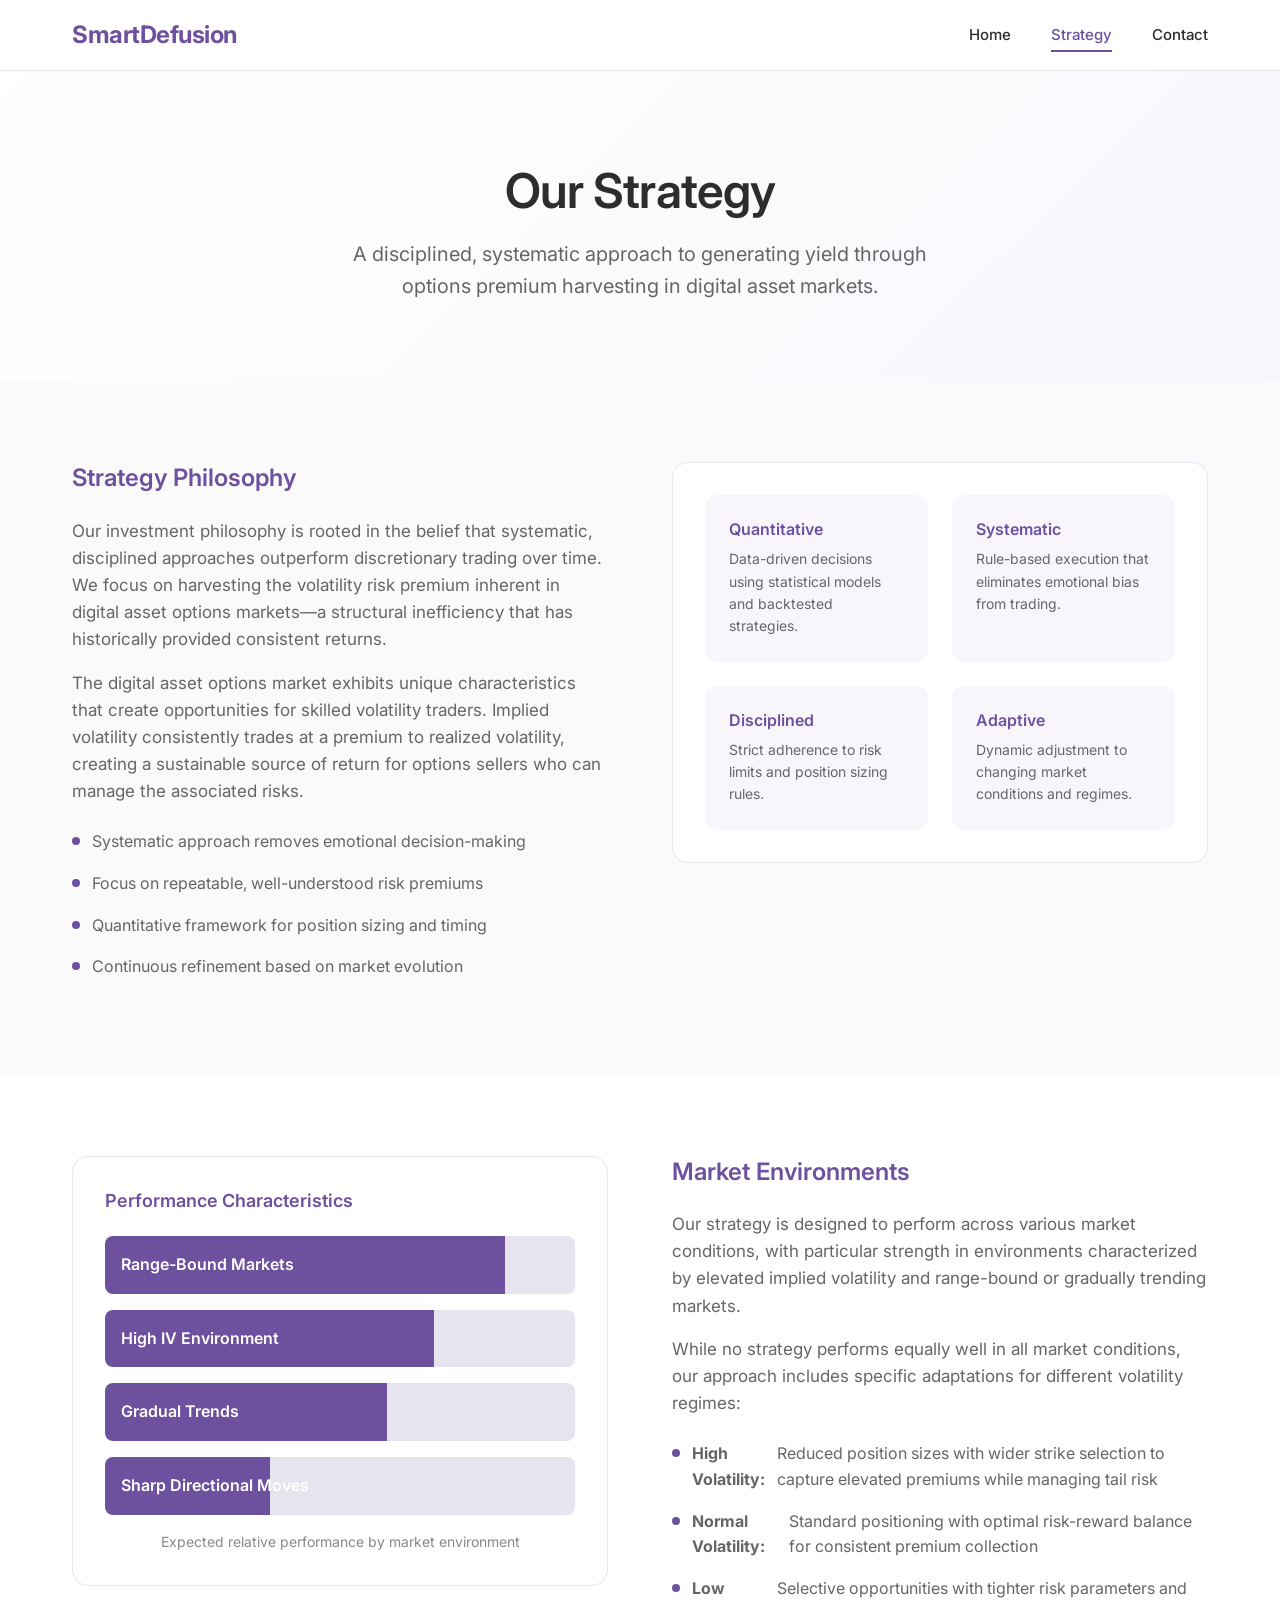
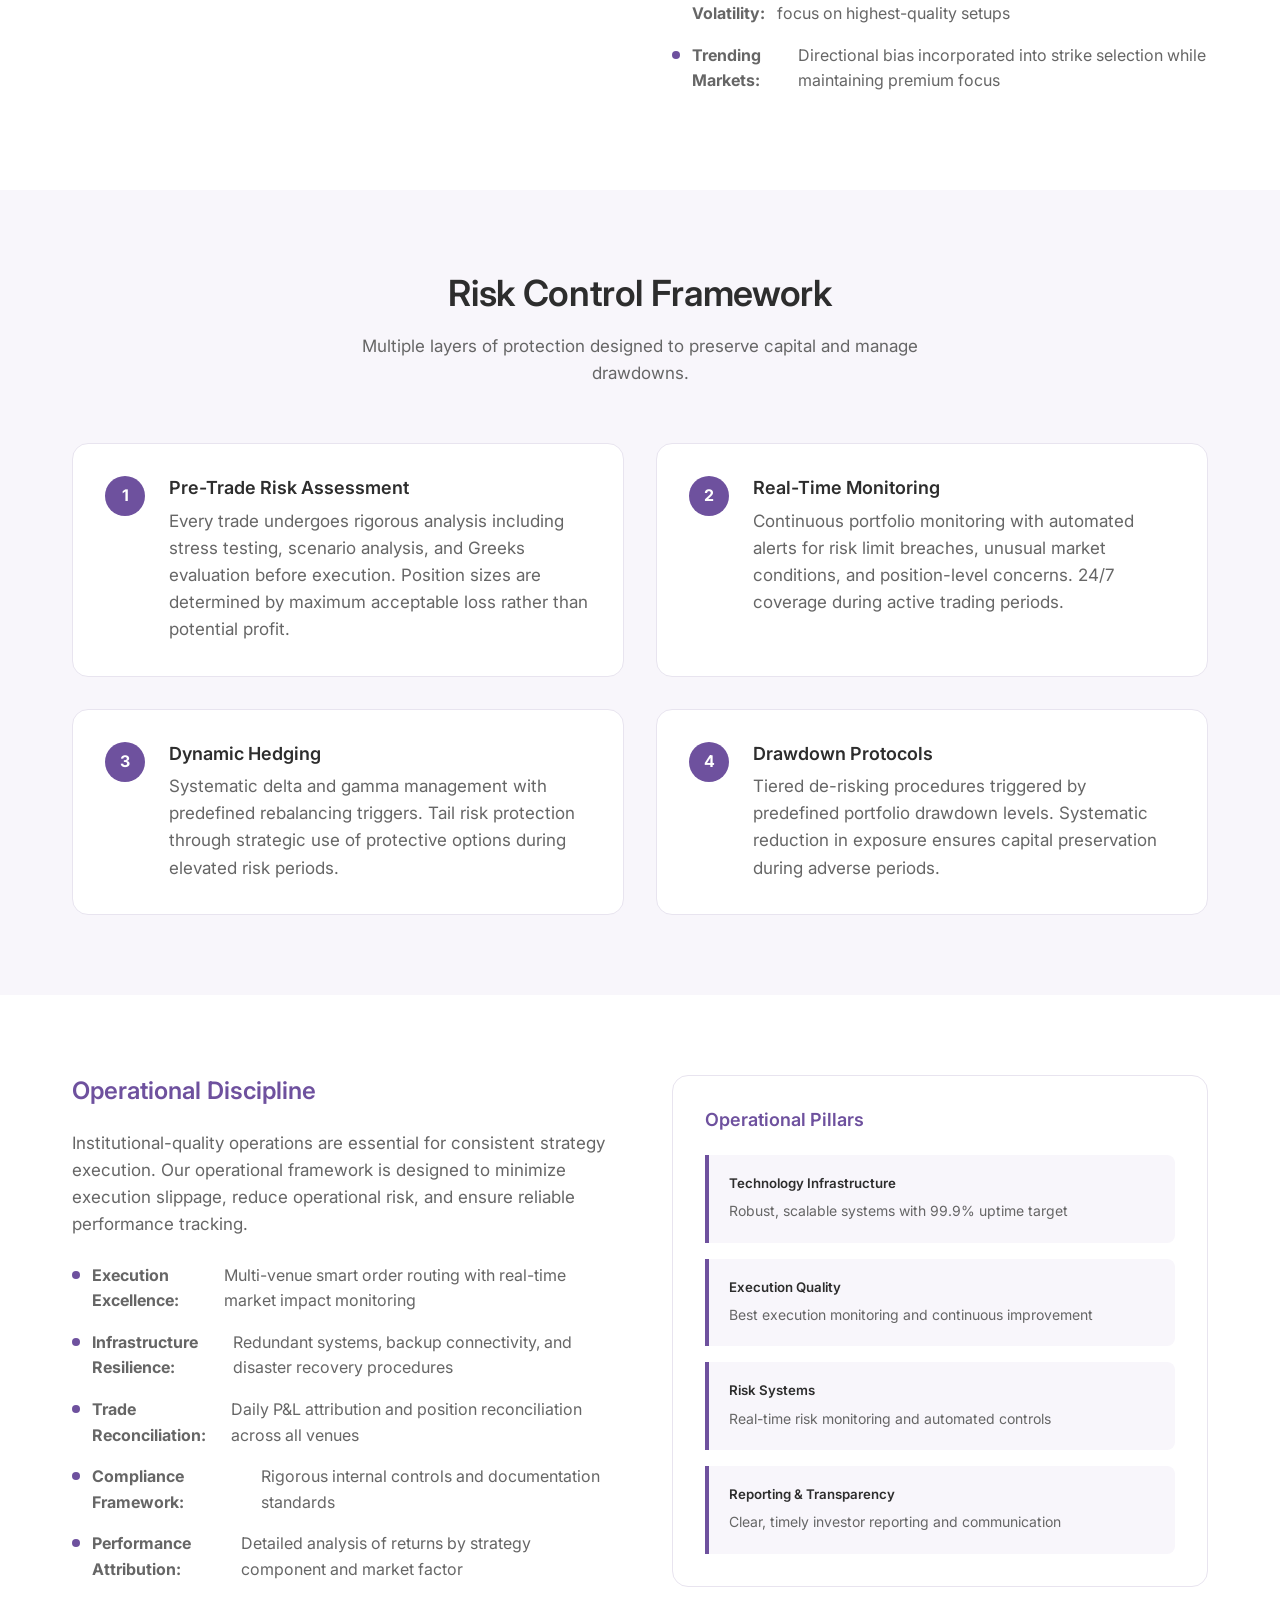
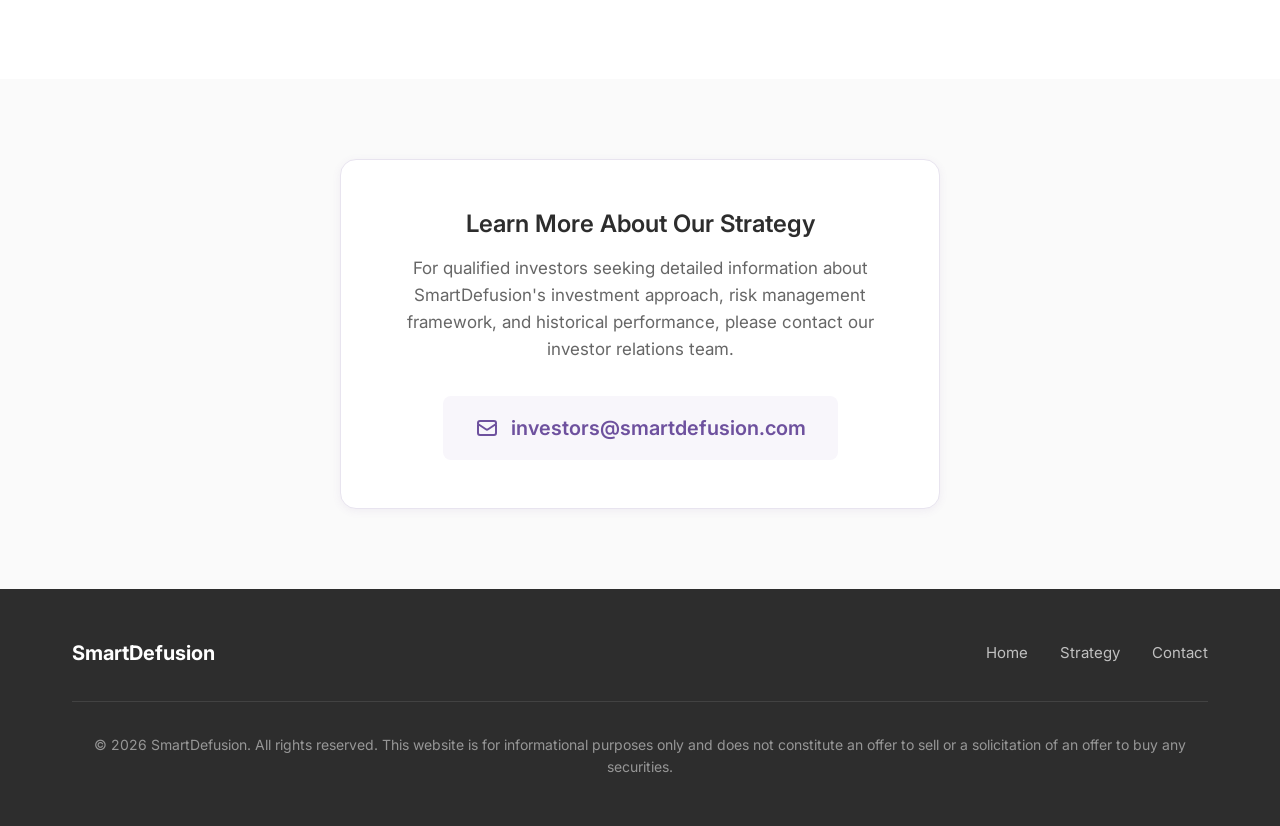
==== strategy.html @ be85e328 "initial push" ====
<!DOCTYPE html>
<html lang="en">
<head>
  <meta charset="UTF-8">
  <meta name="viewport" content="width=device-width, initial-scale=1.0">
  <meta name="description" content="SmartDefusion Strategy - Learn about our systematic options premium harvesting approach, market environments, and risk control framework.">
  <title>Strategy | SmartDefusion</title>
  <link rel="preconnect" href="https://fonts.googleapis.com">
  <link rel="preconnect" href="https://fonts.gstatic.com" crossorigin>
  <link href="https://fonts.googleapis.com/css2?family=Inter:wght@400;500;600;700&display=swap" rel="stylesheet">
  <link rel="stylesheet" href="styles.css">
</head>
<body>
  <!-- Navigation -->
  <nav class="navbar">
    <div class="container">
      <a href="index.html" class="logo">SmartDefusion</a>
      <ul class="nav-links">
        <li><a href="index.html">Home</a></li>
        <li><a href="strategy.html" class="active">Strategy</a></li>
        <li><a href="index.html#contact">Contact</a></li>
      </ul>
      <button class="mobile-menu-btn" aria-label="Toggle menu">
        <span></span>
        <span></span>
        <span></span>
      </button>
    </div>
  </nav>

  <!-- Page Hero -->
  <section class="page-hero">
    <div class="container">
      <h1>Our Strategy</h1>
      <p style="font-size: 1.25rem; color: #666; max-width: 600px; margin: 0 auto;">
        A disciplined, systematic approach to generating yield through options premium harvesting in digital asset markets.
      </p>
    </div>
  </section>

  <!-- Strategy Philosophy Section -->
  <section class="section bg-light">
    <div class="container">
      <div class="strategy-section">
        <div class="strategy-content">
          <h3>Strategy Philosophy</h3>
          <p>
            Our investment philosophy is rooted in the belief that systematic, disciplined approaches 
            outperform discretionary trading over time. We focus on harvesting the volatility risk premium 
            inherent in digital asset options markets—a structural inefficiency that has historically 
            provided consistent returns.
          </p>
          <p>
            The digital asset options market exhibits unique characteristics that create opportunities 
            for skilled volatility traders. Implied volatility consistently trades at a premium to 
            realized volatility, creating a sustainable source of return for options sellers who can 
            manage the associated risks.
          </p>
          <ul class="strategy-list">
            <li>Systematic approach removes emotional decision-making</li>
            <li>Focus on repeatable, well-understood risk premiums</li>
            <li>Quantitative framework for position sizing and timing</li>
            <li>Continuous refinement based on market evolution</li>
          </ul>
        </div>
        <div class="strategy-visual">
          <div class="framework-grid">
            <div class="framework-item">
              <h4>Quantitative</h4>
              <p>Data-driven decisions using statistical models and backtested strategies.</p>
            </div>
            <div class="framework-item">
              <h4>Systematic</h4>
              <p>Rule-based execution that eliminates emotional bias from trading.</p>
            </div>
            <div class="framework-item">
              <h4>Disciplined</h4>
              <p>Strict adherence to risk limits and position sizing rules.</p>
            </div>
            <div class="framework-item">
              <h4>Adaptive</h4>
              <p>Dynamic adjustment to changing market conditions and regimes.</p>
            </div>
          </div>
        </div>
      </div>
    </div>
  </section>

  <!-- Market Environments Section -->
  <section class="section">
    <div class="container">
      <div class="strategy-section reverse">
        <div class="strategy-content">
          <h3>Market Environments</h3>
          <p>
            Our strategy is designed to perform across various market conditions, with particular 
            strength in environments characterized by elevated implied volatility and range-bound 
            or gradually trending markets.
          </p>
          <p>
            While no strategy performs equally well in all market conditions, our approach includes 
            specific adaptations for different volatility regimes:
          </p>
          <ul class="strategy-list">
            <li><strong>High Volatility:</strong> Reduced position sizes with wider strike selection to capture elevated premiums while managing tail risk</li>
            <li><strong>Normal Volatility:</strong> Standard positioning with optimal risk-reward balance for consistent premium collection</li>
            <li><strong>Low Volatility:</strong> Selective opportunities with tighter risk parameters and focus on highest-quality setups</li>
            <li><strong>Trending Markets:</strong> Directional bias incorporated into strike selection while maintaining premium focus</li>
          </ul>
        </div>
        <div class="strategy-visual">
          <h4 style="margin-bottom: 1.5rem; color: #6E519E;">Performance Characteristics</h4>
          <div style="display: flex; flex-direction: column; gap: 1rem;">
            <div style="background: linear-gradient(90deg, #6E519E 85%, #E8E4EF 85%); padding: 1rem; border-radius: 0.5rem;">
              <span style="color: white; font-weight: 600;">Range-Bound Markets</span>
            </div>
            <div style="background: linear-gradient(90deg, #6E519E 70%, #E8E4EF 70%); padding: 1rem; border-radius: 0.5rem;">
              <span style="color: white; font-weight: 600;">High IV Environment</span>
            </div>
            <div style="background: linear-gradient(90deg, #6E519E 60%, #E8E4EF 60%); padding: 1rem; border-radius: 0.5rem;">
              <span style="color: white; font-weight: 600;">Gradual Trends</span>
            </div>
            <div style="background: linear-gradient(90deg, #6E519E 35%, #E8E4EF 35%); padding: 1rem; border-radius: 0.5rem;">
              <span style="color: white; font-weight: 600;">Sharp Directional Moves</span>
            </div>
          </div>
          <p style="font-size: 0.875rem; color: #888; margin-top: 1rem; text-align: center;">Expected relative performance by market environment</p>
        </div>
      </div>
    </div>
  </section>

  <!-- Risk Control Framework Section -->
  <section class="section bg-purple">
    <div class="container">
      <div class="section-header">
        <h2>Risk Control Framework</h2>
        <p>Multiple layers of protection designed to preserve capital and manage drawdowns.</p>
      </div>
      <div class="risk-grid">
        <div class="risk-card">
          <div class="risk-number">1</div>
          <div class="risk-content">
            <h4>Pre-Trade Risk Assessment</h4>
            <p>Every trade undergoes rigorous analysis including stress testing, scenario analysis, and Greeks evaluation before execution. Position sizes are determined by maximum acceptable loss rather than potential profit.</p>
          </div>
        </div>
        <div class="risk-card">
          <div class="risk-number">2</div>
          <div class="risk-content">
            <h4>Real-Time Monitoring</h4>
            <p>Continuous portfolio monitoring with automated alerts for risk limit breaches, unusual market conditions, and position-level concerns. 24/7 coverage during active trading periods.</p>
          </div>
        </div>
        <div class="risk-card">
          <div class="risk-number">3</div>
          <div class="risk-content">
            <h4>Dynamic Hedging</h4>
            <p>Systematic delta and gamma management with predefined rebalancing triggers. Tail risk protection through strategic use of protective options during elevated risk periods.</p>
          </div>
        </div>
        <div class="risk-card">
          <div class="risk-number">4</div>
          <div class="risk-content">
            <h4>Drawdown Protocols</h4>
            <p>Tiered de-risking procedures triggered by predefined portfolio drawdown levels. Systematic reduction in exposure ensures capital preservation during adverse periods.</p>
          </div>
        </div>
      </div>
    </div>
  </section>

  <!-- Operational Discipline Section -->
  <section class="section">
    <div class="container">
      <div class="strategy-section">
        <div class="strategy-content">
          <h3>Operational Discipline</h3>
          <p>
            Institutional-quality operations are essential for consistent strategy execution. 
            Our operational framework is designed to minimize execution slippage, reduce 
            operational risk, and ensure reliable performance tracking.
          </p>
          <ul class="strategy-list">
            <li><strong>Execution Excellence:</strong> Multi-venue smart order routing with real-time market impact monitoring</li>
            <li><strong>Infrastructure Resilience:</strong> Redundant systems, backup connectivity, and disaster recovery procedures</li>
            <li><strong>Trade Reconciliation:</strong> Daily P&L attribution and position reconciliation across all venues</li>
            <li><strong>Compliance Framework:</strong> Rigorous internal controls and documentation standards</li>
            <li><strong>Performance Attribution:</strong> Detailed analysis of returns by strategy component and market factor</li>
          </ul>
        </div>
        <div class="strategy-visual">
          <h4 style="margin-bottom: 1.5rem; color: #6E519E;">Operational Pillars</h4>
          <div style="display: flex; flex-direction: column; gap: 1rem;">
            <div style="padding: 1.25rem; background-color: #F8F6FB; border-left: 4px solid #6E519E; border-radius: 0 0.5rem 0.5rem 0;">
              <h5 style="margin-bottom: 0.5rem; color: #2D2D2D;">Technology Infrastructure</h5>
              <p style="font-size: 0.875rem; margin: 0;">Robust, scalable systems with 99.9% uptime target</p>
            </div>
            <div style="padding: 1.25rem; background-color: #F8F6FB; border-left: 4px solid #6E519E; border-radius: 0 0.5rem 0.5rem 0;">
              <h5 style="margin-bottom: 0.5rem; color: #2D2D2D;">Execution Quality</h5>
              <p style="font-size: 0.875rem; margin: 0;">Best execution monitoring and continuous improvement</p>
            </div>
            <div style="padding: 1.25rem; background-color: #F8F6FB; border-left: 4px solid #6E519E; border-radius: 0 0.5rem 0.5rem 0;">
              <h5 style="margin-bottom: 0.5rem; color: #2D2D2D;">Risk Systems</h5>
              <p style="font-size: 0.875rem; margin: 0;">Real-time risk monitoring and automated controls</p>
            </div>
            <div style="padding: 1.25rem; background-color: #F8F6FB; border-left: 4px solid #6E519E; border-radius: 0 0.5rem 0.5rem 0;">
              <h5 style="margin-bottom: 0.5rem; color: #2D2D2D;">Reporting & Transparency</h5>
              <p style="font-size: 0.875rem; margin: 0;">Clear, timely investor reporting and communication</p>
            </div>
          </div>
        </div>
      </div>
    </div>
  </section>

  <!-- CTA Section -->
  <section class="section bg-light">
    <div class="container">
      <div class="contact-content">
        <div class="contact-card">
          <h3>Learn More About Our Strategy</h3>
          <p>
            For qualified investors seeking detailed information about SmartDefusion's 
            investment approach, risk management framework, and historical performance, 
            please contact our investor relations team.
          </p>
          <a href="mailto:investors@smartdefusion.com" class="contact-email">
            <svg xmlns="http://www.w3.org/2000/svg" fill="none" viewBox="0 0 24 24" stroke="currentColor">
              <path stroke-linecap="round" stroke-linejoin="round" stroke-width="2" d="M3 8l7.89 5.26a2 2 0 002.22 0L21 8M5 19h14a2 2 0 002-2V7a2 2 0 00-2-2H5a2 2 0 00-2 2v10a2 2 0 002 2z" />
            </svg>
            investors@smartdefusion.com
          </a>
        </div>
      </div>
    </div>
  </section>

  <!-- Footer -->
  <footer class="footer">
    <div class="container">
      <div class="footer-content">
        <span class="footer-logo">SmartDefusion</span>
        <ul class="footer-links">
          <li><a href="index.html">Home</a></li>
          <li><a href="strategy.html">Strategy</a></li>
          <li><a href="index.html#contact">Contact</a></li>
        </ul>
      </div>
      <p class="footer-copyright">
        &copy; 2026 SmartDefusion. All rights reserved. This website is for informational purposes only and does not constitute an offer to sell or a solicitation of an offer to buy any securities.
      </p>
    </div>
  </footer>

  <!-- Mobile Menu Script -->
  <script>
    document.addEventListener('DOMContentLoaded', function() {
      const mobileMenuBtn = document.querySelector('.mobile-menu-btn');
      const navLinks = document.querySelector('.nav-links');

      mobileMenuBtn.addEventListener('click', function() {
        navLinks.classList.toggle('active');
      });

      // Close menu when clicking a link
      document.querySelectorAll('.nav-links a').forEach(link => {
        link.addEventListener('click', () => {
          navLinks.classList.remove('active');
        });
      });

      // Close menu when clicking outside
      document.addEventListener('click', function(event) {
        if (!event.target.closest('.navbar')) {
          navLinks.classList.remove('active');
        }
      });
    });
  </script>
</body>
</html>
---- styles.css ----
/* SmartDefusion - Digital Asset Hedge Fund Website Styles */

/* ========================================
   CSS Variables & Reset
   ======================================== */
:root {
  --primary-color: #6E519E;
  --primary-light: #8B6DB8;
  --primary-dark: #5A4282;
  --background-light: #FAFAFA;
  --background-purple: #F8F6FB;
  --text-dark: #2D2D2D;
  --text-muted: #666666;
  --text-light: #888888;
  --white: #FFFFFF;
  --border-color: #E8E4EF;
  --shadow-light: 0 2px 8px rgba(110, 81, 158, 0.08);
  --shadow-medium: 0 4px 16px rgba(110, 81, 158, 0.12);
  --transition: all 0.3s ease;
}

* {
  margin: 0;
  padding: 0;
  box-sizing: border-box;
}

html {
  scroll-behavior: smooth;
}

body {
  font-family: 'Inter', -apple-system, BlinkMacSystemFont, 'Segoe UI', Roboto, Oxygen, Ubuntu, sans-serif;
  line-height: 1.6;
  color: var(--text-dark);
  background-color: var(--white);
}

/* ========================================
   Typography
   ======================================== */
h1, h2, h3, h4, h5, h6 {
  font-weight: 600;
  line-height: 1.3;
  color: var(--text-dark);
}

h1 {
  font-size: 3rem;
  letter-spacing: -0.02em;
}

h2 {
  font-size: 2.25rem;
  letter-spacing: -0.01em;
}

h3 {
  font-size: 1.5rem;
}

h4 {
  font-size: 1.125rem;
}

p {
  color: var(--text-muted);
  font-size: 1.0625rem;
}

a {
  text-decoration: none;
  color: var(--primary-color);
  transition: var(--transition);
}

a:hover {
  color: var(--primary-dark);
}

/* ========================================
   Layout Utilities
   ======================================== */
.container {
  max-width: 1200px;
  margin: 0 auto;
  padding: 0 2rem;
}

.section {
  padding: 5rem 0;
}

.section-header {
  text-align: center;
  margin-bottom: 3.5rem;
}

.section-header h2 {
  margin-bottom: 1rem;
}

.section-header p {
  max-width: 600px;
  margin: 0 auto;
}

.bg-light {
  background-color: var(--background-light);
}

.bg-purple {
  background-color: var(--background-purple);
}

/* ========================================
   Navigation
   ======================================== */
.navbar {
  position: fixed;
  top: 0;
  left: 0;
  right: 0;
  background-color: rgba(255, 255, 255, 0.95);
  backdrop-filter: blur(10px);
  border-bottom: 1px solid var(--border-color);
  z-index: 1000;
  padding: 1rem 0;
}

.navbar .container {
  display: flex;
  justify-content: space-between;
  align-items: center;
}

.logo {
  font-size: 1.5rem;
  font-weight: 700;
  color: var(--primary-color);
  letter-spacing: -0.02em;
}

.nav-links {
  display: flex;
  list-style: none;
  gap: 2.5rem;
}

.nav-links a {
  color: var(--text-dark);
  font-weight: 500;
  font-size: 0.9375rem;
  padding: 0.5rem 0;
  position: relative;
}

.nav-links a::after {
  content: '';
  position: absolute;
  bottom: 0;
  left: 0;
  width: 0;
  height: 2px;
  background-color: var(--primary-color);
  transition: var(--transition);
}

.nav-links a:hover::after,
.nav-links a.active::after {
  width: 100%;
}

.nav-links a.active {
  color: var(--primary-color);
}

.mobile-menu-btn {
  display: none;
  flex-direction: column;
  gap: 5px;
  background: none;
  border: none;
  cursor: pointer;
  padding: 0.5rem;
}

.mobile-menu-btn span {
  display: block;
  width: 24px;
  height: 2px;
  background-color: var(--text-dark);
  transition: var(--transition);
}

/* ========================================
   Hero Section
   ======================================== */
.hero {
  min-height: 100vh;
  display: flex;
  align-items: center;
  background: linear-gradient(135deg, var(--white) 0%, var(--background-purple) 100%);
  padding-top: 5rem;
}

.hero-content {
  max-width: 800px;
}

.hero-tagline {
  display: inline-block;
  background-color: var(--background-purple);
  color: var(--primary-color);
  padding: 0.5rem 1rem;
  border-radius: 2rem;
  font-size: 0.875rem;
  font-weight: 600;
  margin-bottom: 1.5rem;
  border: 1px solid var(--border-color);
}

.hero h1 {
  margin-bottom: 1.5rem;
  color: var(--text-dark);
}

.hero h1 span {
  color: var(--primary-color);
}

.hero-description {
  font-size: 1.25rem;
  color: var(--text-muted);
  margin-bottom: 2.5rem;
  max-width: 600px;
}

.btn {
  display: inline-block;
  padding: 1rem 2rem;
  border-radius: 0.5rem;
  font-weight: 600;
  font-size: 1rem;
  transition: var(--transition);
  cursor: pointer;
  border: none;
}

.btn-primary {
  background-color: var(--primary-color);
  color: var(--white);
}

.btn-primary:hover {
  background-color: var(--primary-dark);
  color: var(--white);
  transform: translateY(-2px);
  box-shadow: var(--shadow-medium);
}

.btn-outline {
  background-color: transparent;
  color: var(--primary-color);
  border: 2px solid var(--primary-color);
}

.btn-outline:hover {
  background-color: var(--primary-color);
  color: var(--white);
}

.hero-buttons {
  display: flex;
  gap: 1rem;
  flex-wrap: wrap;
}

/* ========================================
   Strategy Overview Section
   ======================================== */
.strategy-overview .content-grid {
  display: grid;
  grid-template-columns: 1fr 1fr;
  gap: 4rem;
  align-items: center;
}

.strategy-text h3 {
  color: var(--primary-color);
  margin-bottom: 1rem;
}

.strategy-text p {
  margin-bottom: 1.5rem;
}

.strategy-highlights {
  display: flex;
  flex-direction: column;
  gap: 1.5rem;
}

.highlight-item {
  display: flex;
  gap: 1rem;
  align-items: flex-start;
}

.highlight-icon {
  width: 48px;
  height: 48px;
  background-color: var(--background-purple);
  border-radius: 12px;
  display: flex;
  align-items: center;
  justify-content: center;
  flex-shrink: 0;
}

.highlight-icon svg {
  width: 24px;
  height: 24px;
  color: var(--primary-color);
}

.highlight-content h4 {
  margin-bottom: 0.25rem;
}

.highlight-content p {
  font-size: 0.9375rem;
}

/* ========================================
   Features Section
   ======================================== */
.features-grid {
  display: grid;
  grid-template-columns: repeat(4, 1fr);
  gap: 2rem;
}

.feature-card {
  background-color: var(--white);
  padding: 2rem;
  border-radius: 1rem;
  border: 1px solid var(--border-color);
  transition: var(--transition);
}

.feature-card:hover {
  transform: translateY(-4px);
  box-shadow: var(--shadow-medium);
}

.feature-icon {
  width: 56px;
  height: 56px;
  background-color: var(--background-purple);
  border-radius: 12px;
  display: flex;
  align-items: center;
  justify-content: center;
  margin-bottom: 1.25rem;
}

.feature-icon svg {
  width: 28px;
  height: 28px;
  color: var(--primary-color);
}

.feature-card h4 {
  margin-bottom: 0.75rem;
}

.feature-card p {
  font-size: 0.9375rem;
}

/* ========================================
   Risk Management Section
   ======================================== */
.risk-grid {
  display: grid;
  grid-template-columns: repeat(2, 1fr);
  gap: 2rem;
}

.risk-card {
  background-color: var(--white);
  padding: 2rem;
  border-radius: 1rem;
  border: 1px solid var(--border-color);
  display: flex;
  gap: 1.5rem;
  align-items: flex-start;
}

.risk-number {
  width: 40px;
  height: 40px;
  background-color: var(--primary-color);
  color: var(--white);
  border-radius: 50%;
  display: flex;
  align-items: center;
  justify-content: center;
  font-weight: 700;
  flex-shrink: 0;
}

.risk-content h4 {
  margin-bottom: 0.5rem;
}

/* ========================================
   Performance Section
   ======================================== */
.performance-placeholder {
  background-color: var(--white);
  border: 2px dashed var(--border-color);
  border-radius: 1rem;
  padding: 4rem 2rem;
  text-align: center;
}

.performance-placeholder .placeholder-icon {
  width: 80px;
  height: 80px;
  background-color: var(--background-purple);
  border-radius: 50%;
  display: flex;
  align-items: center;
  justify-content: center;
  margin: 0 auto 1.5rem;
}

.performance-placeholder .placeholder-icon svg {
  width: 40px;
  height: 40px;
  color: var(--primary-color);
}

.performance-placeholder h3 {
  margin-bottom: 0.75rem;
}

.stats-preview {
  display: grid;
  grid-template-columns: repeat(4, 1fr);
  gap: 2rem;
  margin-top: 3rem;
}

.stat-item {
  text-align: center;
}

.stat-item .stat-value {
  font-size: 2.5rem;
  font-weight: 700;
  color: var(--primary-color);
  margin-bottom: 0.25rem;
}

.stat-item .stat-label {
  font-size: 0.875rem;
  color: var(--text-light);
  text-transform: uppercase;
  letter-spacing: 0.05em;
}

/* ========================================
   Contact Section
   ======================================== */
.contact-content {
  max-width: 600px;
  margin: 0 auto;
  text-align: center;
}

.contact-card {
  background-color: var(--white);
  padding: 3rem;
  border-radius: 1rem;
  border: 1px solid var(--border-color);
  box-shadow: var(--shadow-light);
}

.contact-card h3 {
  margin-bottom: 1rem;
}

.contact-card p {
  margin-bottom: 2rem;
}

.contact-email {
  display: inline-flex;
  align-items: center;
  gap: 0.75rem;
  font-size: 1.25rem;
  font-weight: 600;
  color: var(--primary-color);
  padding: 1rem 2rem;
  background-color: var(--background-purple);
  border-radius: 0.5rem;
}

.contact-email svg {
  width: 24px;
  height: 24px;
}

/* ========================================
   Strategy Page Specific Styles
   ======================================== */
.page-hero {
  padding: 10rem 0 5rem;
  background: linear-gradient(135deg, var(--white) 0%, var(--background-purple) 100%);
  text-align: center;
}

.page-hero h1 {
  margin-bottom: 1rem;
}

.strategy-section {
  display: grid;
  grid-template-columns: 1fr 1fr;
  gap: 4rem;
  align-items: start;
}

.strategy-section.reverse {
  direction: rtl;
}

.strategy-section.reverse > * {
  direction: ltr;
}

.strategy-content h3 {
  color: var(--primary-color);
  margin-bottom: 1.5rem;
}

.strategy-content p {
  margin-bottom: 1rem;
}

.strategy-list {
  list-style: none;
  margin-top: 1.5rem;
}

.strategy-list li {
  display: flex;
  align-items: flex-start;
  gap: 0.75rem;
  margin-bottom: 1rem;
  color: var(--text-muted);
}

.strategy-list li::before {
  content: '';
  width: 8px;
  height: 8px;
  background-color: var(--primary-color);
  border-radius: 50%;
  margin-top: 0.5rem;
  flex-shrink: 0;
}

.strategy-visual {
  background-color: var(--white);
  padding: 2rem;
  border-radius: 1rem;
  border: 1px solid var(--border-color);
}

.framework-grid {
  display: grid;
  grid-template-columns: repeat(2, 1fr);
  gap: 1.5rem;
}

.framework-item {
  padding: 1.5rem;
  background-color: var(--background-purple);
  border-radius: 0.75rem;
}

.framework-item h4 {
  color: var(--primary-color);
  margin-bottom: 0.5rem;
  font-size: 1rem;
}

.framework-item p {
  font-size: 0.875rem;
}

/* ========================================
   Footer
   ======================================== */
.footer {
  background-color: var(--text-dark);
  color: var(--white);
  padding: 3rem 0;
}

.footer-content {
  display: flex;
  justify-content: space-between;
  align-items: center;
}

.footer-logo {
  font-size: 1.25rem;
  font-weight: 700;
  color: var(--white);
}

.footer-links {
  display: flex;
  list-style: none;
  gap: 2rem;
}

.footer-links a {
  color: rgba(255, 255, 255, 0.7);
  font-size: 0.9375rem;
}

.footer-links a:hover {
  color: var(--white);
}

.footer-copyright {
  text-align: center;
  margin-top: 2rem;
  padding-top: 2rem;
  border-top: 1px solid rgba(255, 255, 255, 0.1);
  color: rgba(255, 255, 255, 0.5);
  font-size: 0.875rem;
}

/* ========================================
   Responsive Design
   ======================================== */
@media (max-width: 1024px) {
  .features-grid {
    grid-template-columns: repeat(2, 1fr);
  }

  .stats-preview {
    grid-template-columns: repeat(2, 1fr);
  }

  .strategy-overview .content-grid,
  .strategy-section {
    grid-template-columns: 1fr;
    gap: 3rem;
  }

  .strategy-section.reverse {
    direction: ltr;
  }
}

@media (max-width: 768px) {
  h1 {
    font-size: 2.25rem;
  }

  h2 {
    font-size: 1.75rem;
  }

  .section {
    padding: 3.5rem 0;
  }

  .container {
    padding: 0 1.5rem;
  }

  .nav-links {
    display: none;
    position: absolute;
    top: 100%;
    left: 0;
    right: 0;
    flex-direction: column;
    background-color: var(--white);
    padding: 1.5rem;
    gap: 0;
    border-bottom: 1px solid var(--border-color);
    box-shadow: var(--shadow-light);
  }

  .nav-links.active {
    display: flex;
  }

  .nav-links li {
    padding: 0.75rem 0;
    border-bottom: 1px solid var(--border-color);
  }

  .nav-links li:last-child {
    border-bottom: none;
  }

  .mobile-menu-btn {
    display: flex;
  }

  .hero {
    min-height: auto;
    padding: 8rem 0 4rem;
  }

  .hero-description {
    font-size: 1.125rem;
  }

  .hero-buttons {
    flex-direction: column;
  }

  .hero-buttons .btn {
    width: 100%;
    text-align: center;
  }

  .features-grid {
    grid-template-columns: 1fr;
  }

  .risk-grid {
    grid-template-columns: 1fr;
  }

  .framework-grid {
    grid-template-columns: 1fr;
  }

  .footer-content {
    flex-direction: column;
    gap: 1.5rem;
    text-align: center;
  }

  .footer-links {
    flex-direction: column;
    gap: 1rem;
  }
}

@media (max-width: 480px) {
  h1 {
    font-size: 1.875rem;
  }

  .container {
    padding: 0 1rem;
  }

  .stats-preview {
    grid-template-columns: 1fr;
  }

  .stat-item .stat-value {
    font-size: 2rem;
  }

  .contact-card {
    padding: 2rem 1.5rem;
  }

  .contact-email {
    font-size: 1rem;
    padding: 0.875rem 1.5rem;
  }
}

/* ========================================
   Animations
   ======================================== */
@keyframes fadeInUp {
  from {
    opacity: 0;
    transform: translateY(20px);
  }
  to {
    opacity: 1;
    transform: translateY(0);
  }
}

.fade-in-up {
  animation: fadeInUp 0.6s ease forwards;
}

/* ========================================
   Utility Classes
   ======================================== */
.text-center {
  text-align: center;
}

.text-primary {
  color: var(--primary-color);
}

.mt-1 { margin-top: 0.5rem; }
.mt-2 { margin-top: 1rem; }
.mt-3 { margin-top: 1.5rem; }
.mt-4 { margin-top: 2rem; }

.mb-1 { margin-bottom: 0.5rem; }
.mb-2 { margin-bottom: 1rem; }
.mb-3 { margin-bottom: 1.5rem; }
.mb-4 { margin-bottom: 2rem; }
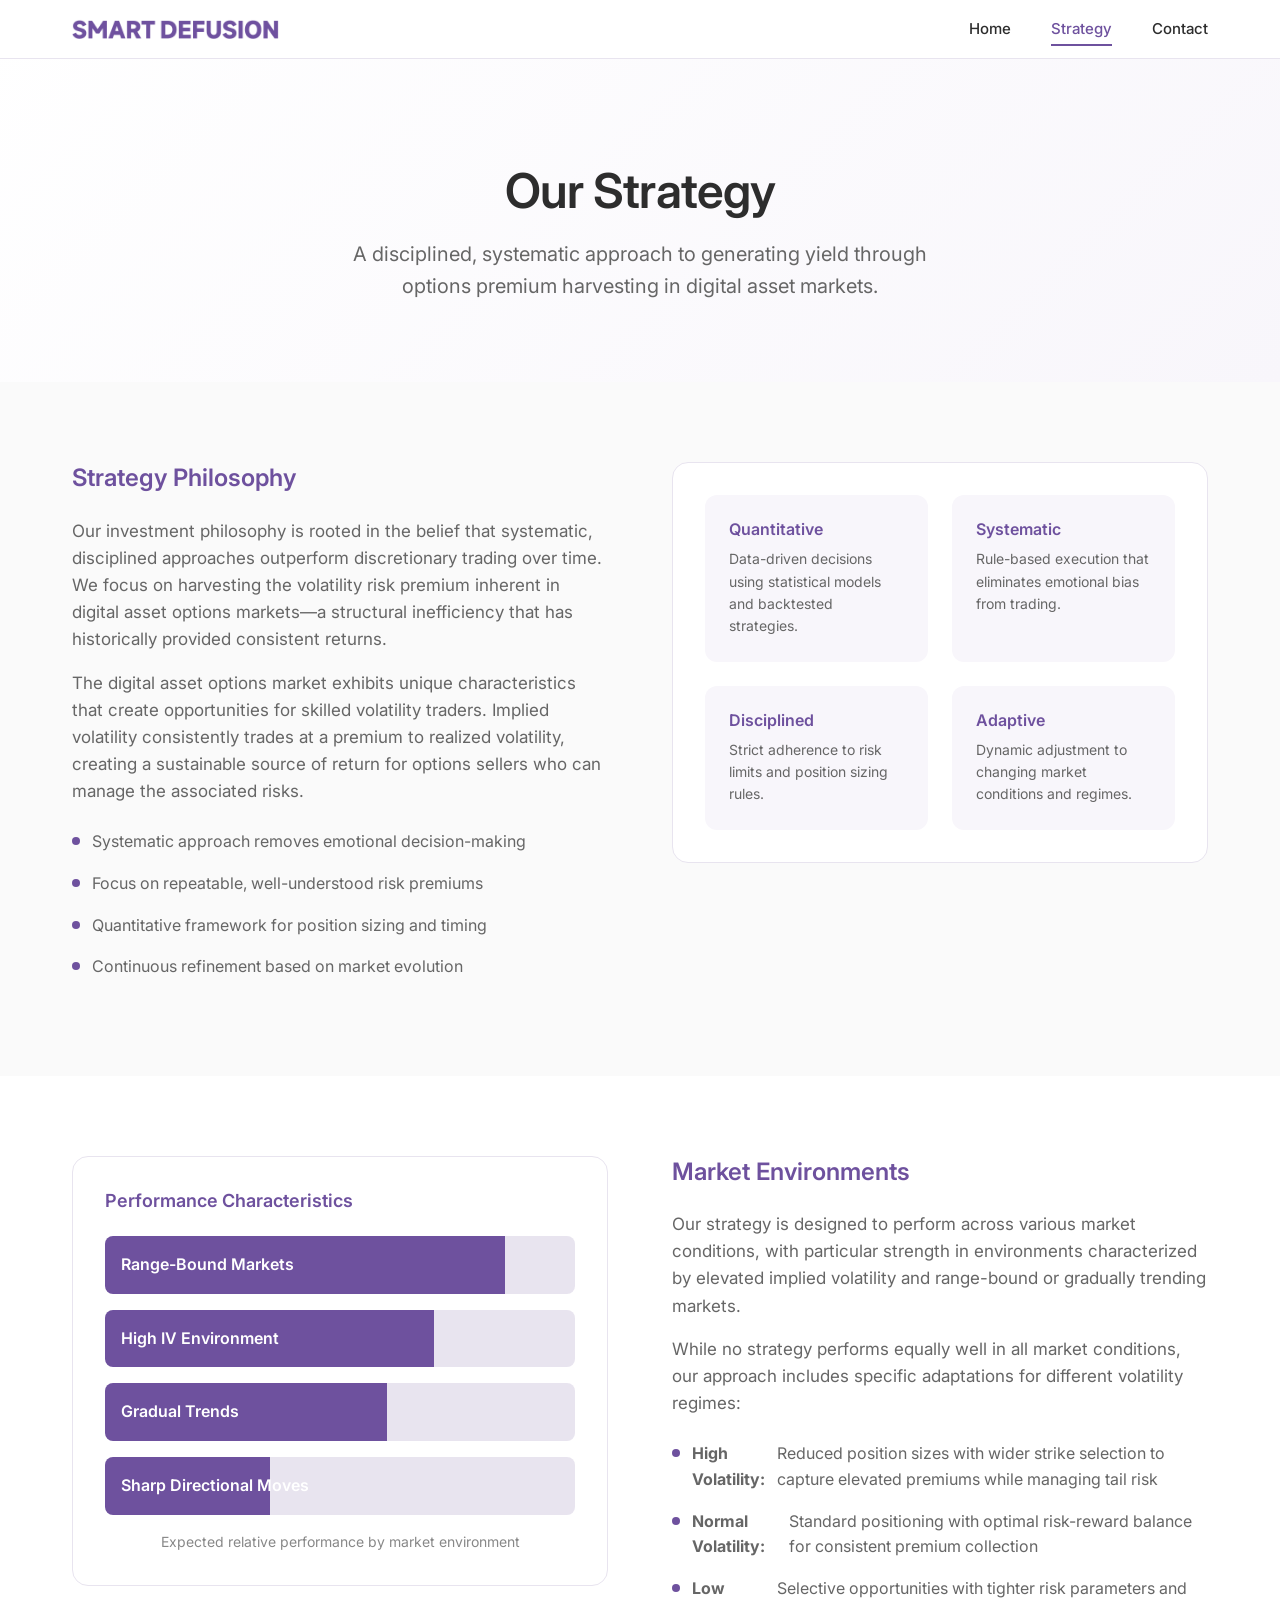
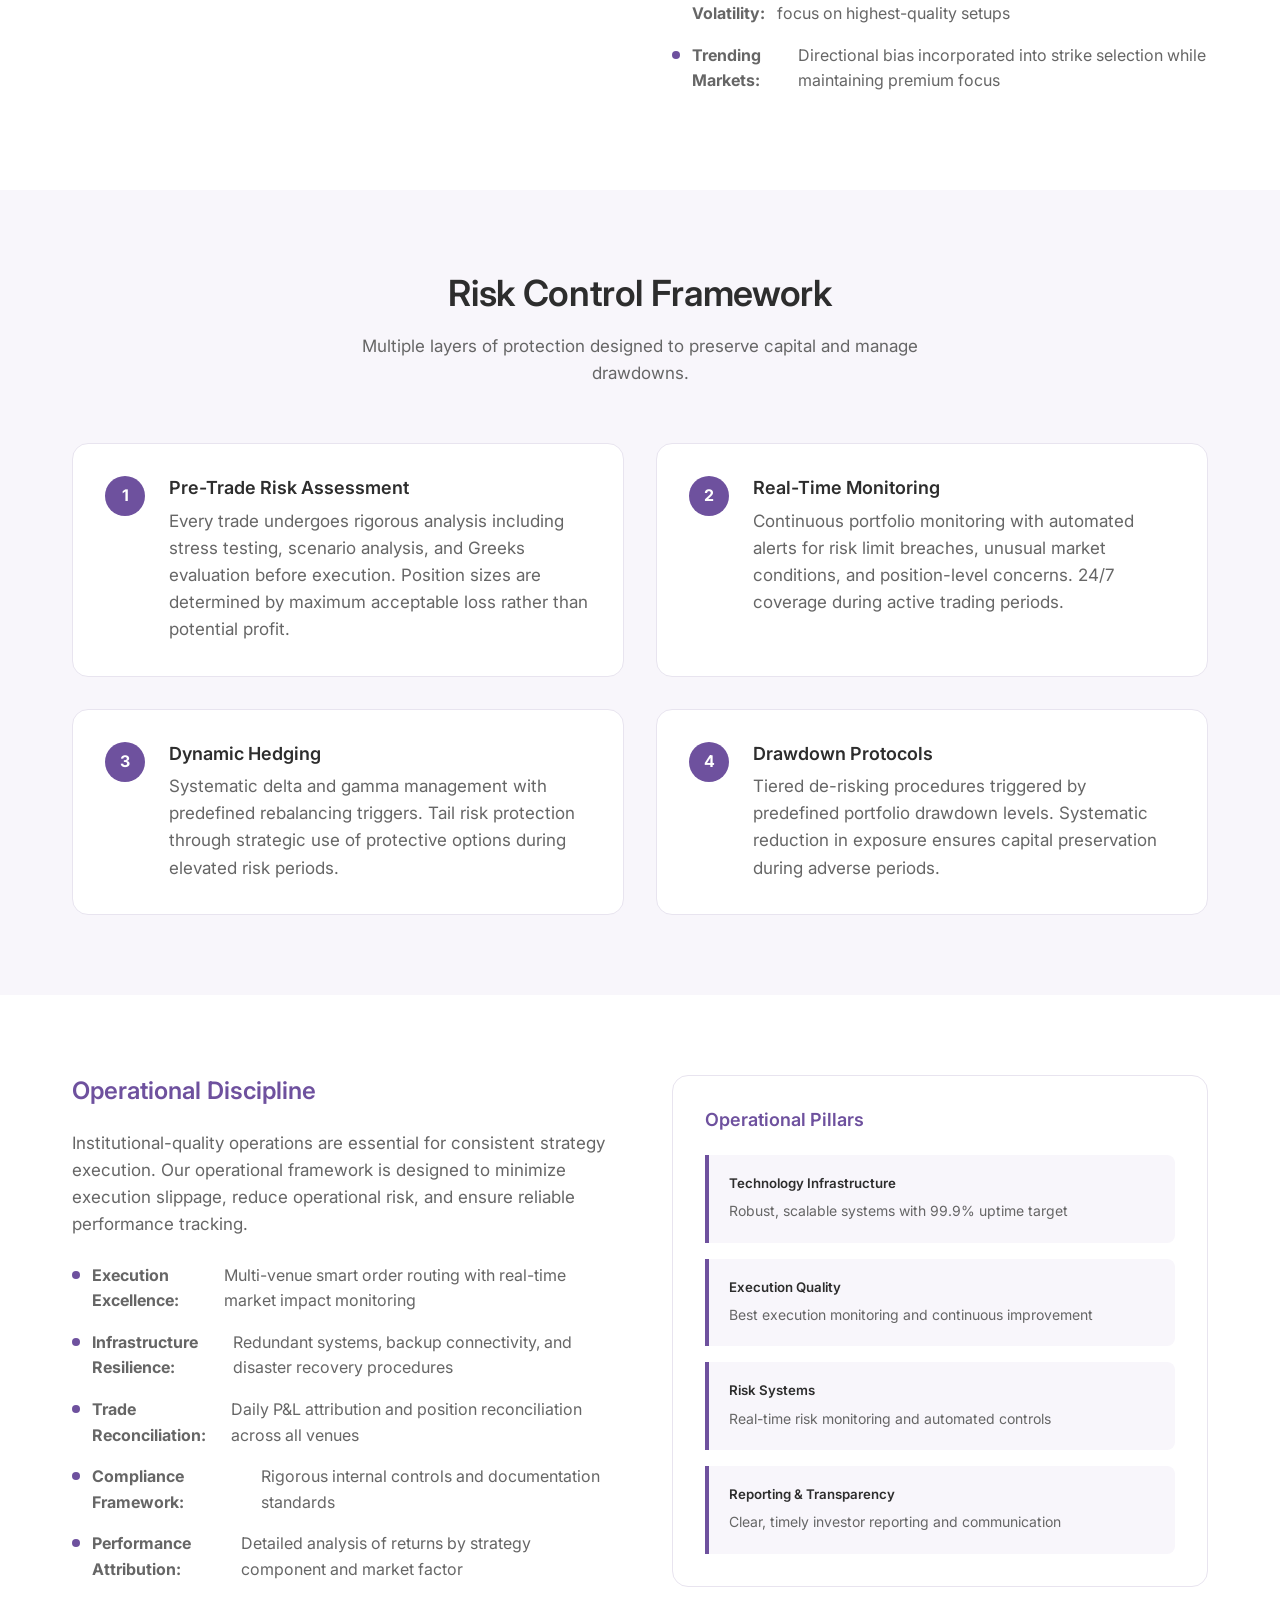
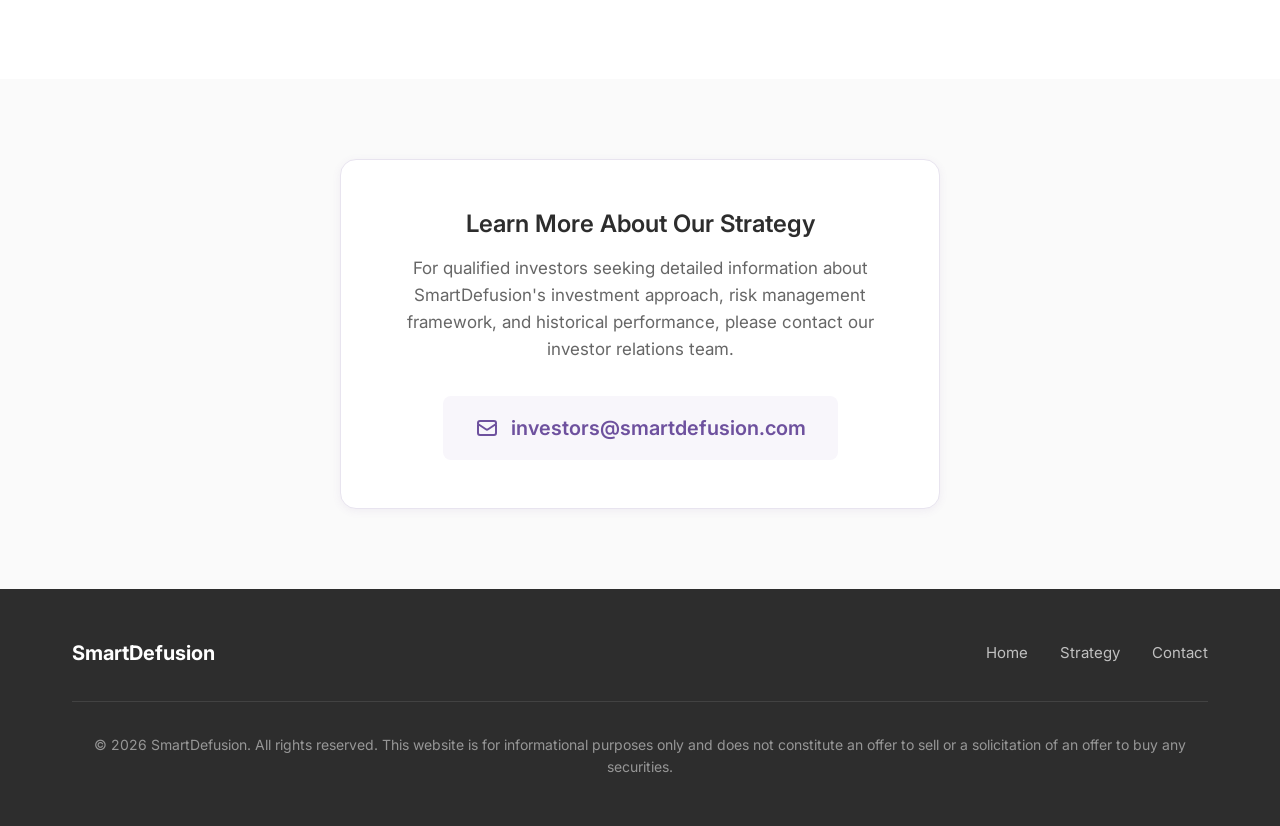
==== commit 6313b940: "logo" ====
--- a/strategy.html
+++ b/strategy.html
@@ -14,7 +14,9 @@
   <!-- Navigation -->
   <nav class="navbar">
     <div class="container">
-      <a href="index.html" class="logo">SmartDefusion</a>
+      <a href="index.html" class="logo">
+        <img src="img/name_dark.png" alt="SmartDefusion" class="logo-img">
+      </a>
       <ul class="nav-links">
         <li><a href="index.html">Home</a></li>
         <li><a href="strategy.html" class="active">Strategy</a></li>
--- a/styles.css
+++ b/styles.css
@@ -139,6 +139,13 @@
   font-weight: 700;
   color: var(--primary-color);
   letter-spacing: -0.02em;
+  display: flex;
+  align-items: center;
+}
+
+.logo-img {
+  height: 20px;
+  width: auto;
 }
 
 .nav-links {
@@ -202,6 +209,30 @@
   align-items: center;
   background: linear-gradient(135deg, var(--white) 0%, var(--background-purple) 100%);
   padding-top: 5rem;
+  position: relative;
+  overflow: hidden;
+}
+
+.hero-bg-logo {
+  position: absolute;
+  right: -15%;
+  top: 50%;
+  transform: translateY(-50%);
+  width: 70%;
+  max-width: 800px;
+  opacity: 0.06;
+  pointer-events: none;
+  z-index: 0;
+}
+
+.hero-bg-logo img {
+  width: 100%;
+  height: auto;
+}
+
+.hero .container {
+  position: relative;
+  z-index: 1;
 }
 
 .hero-content {
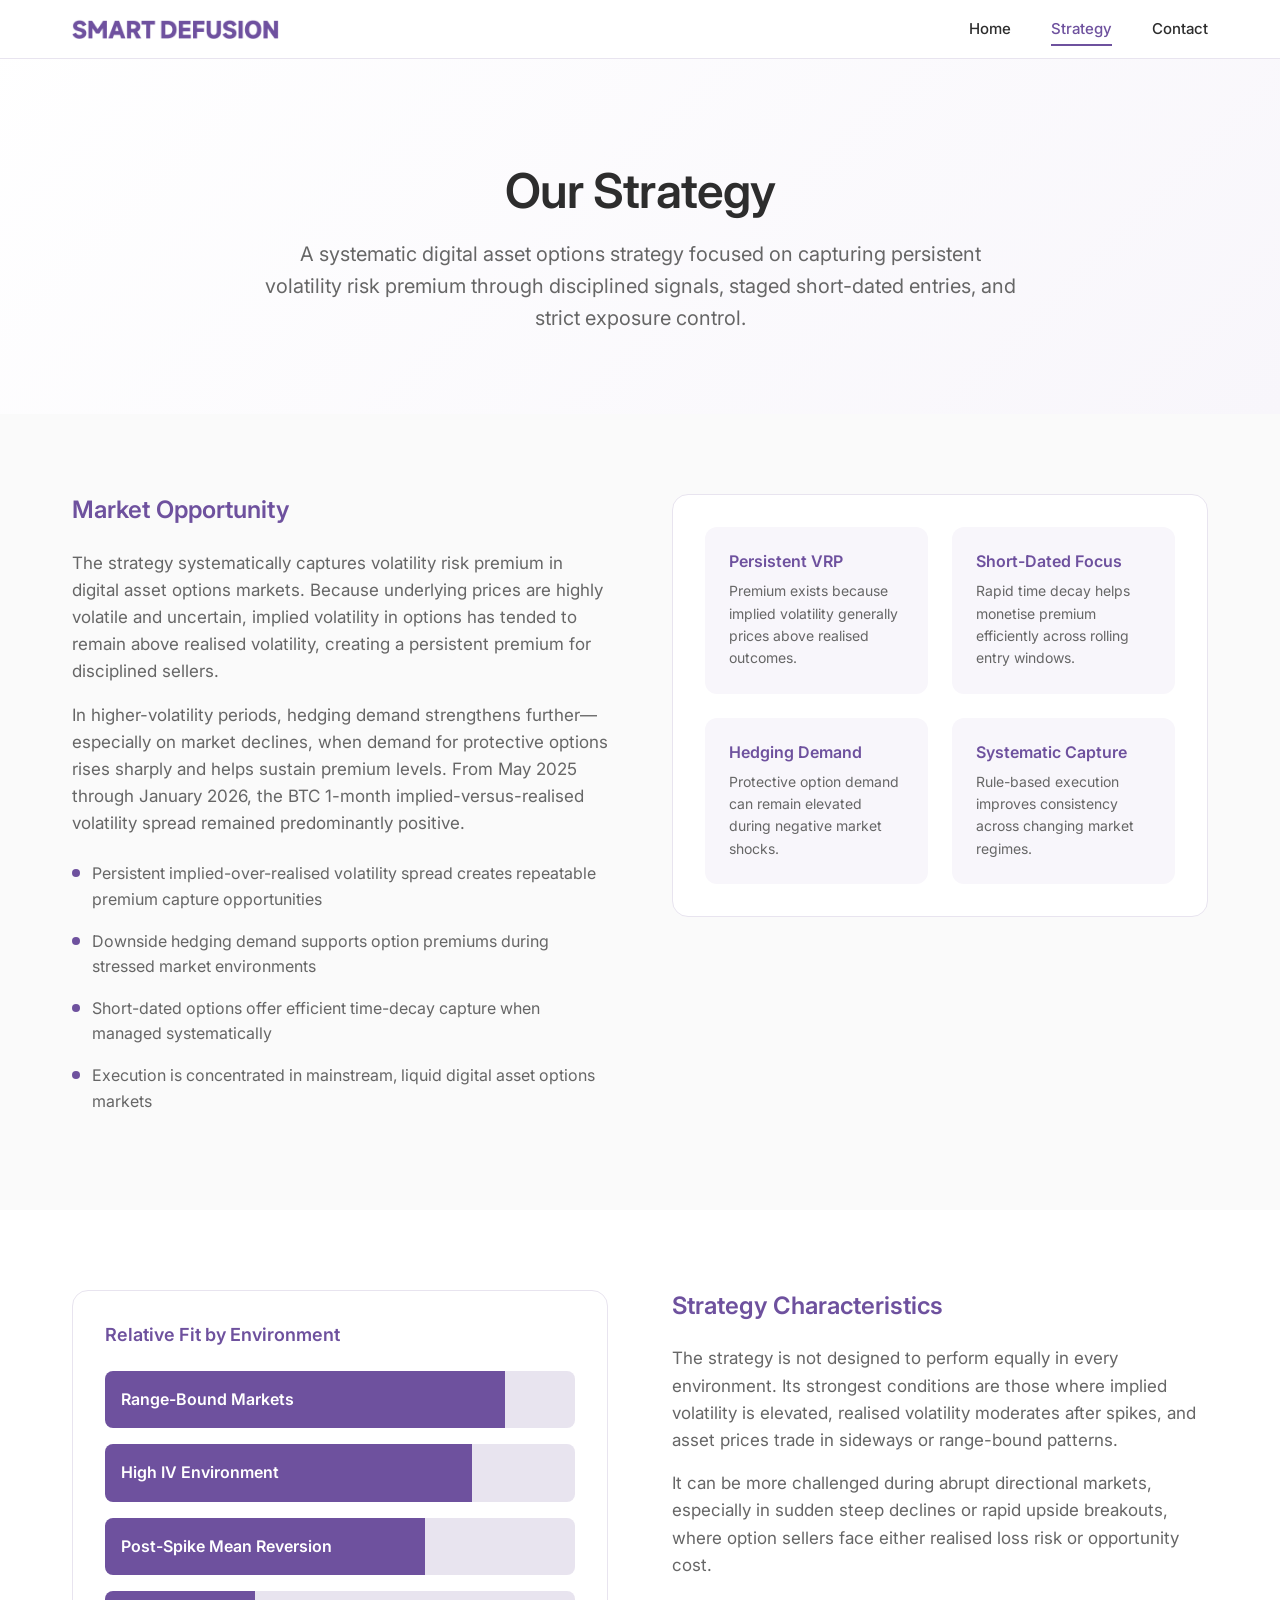
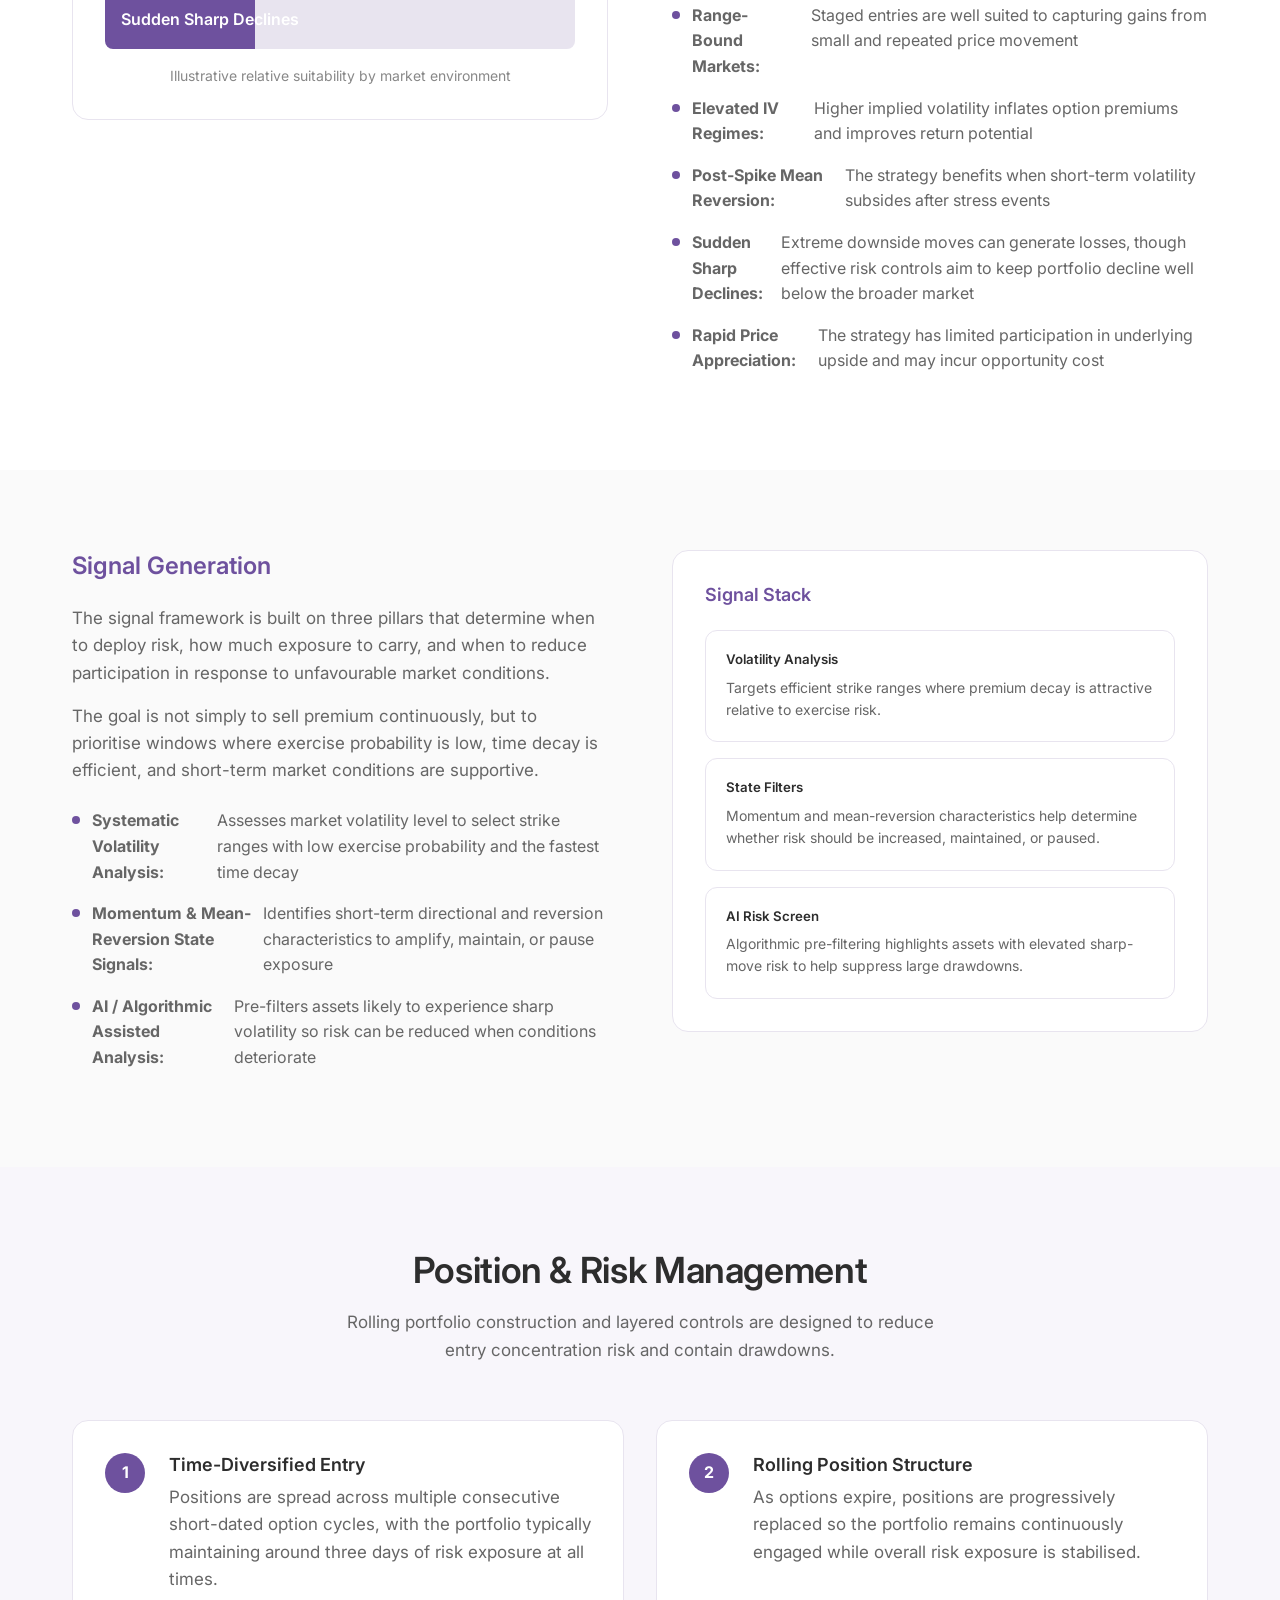
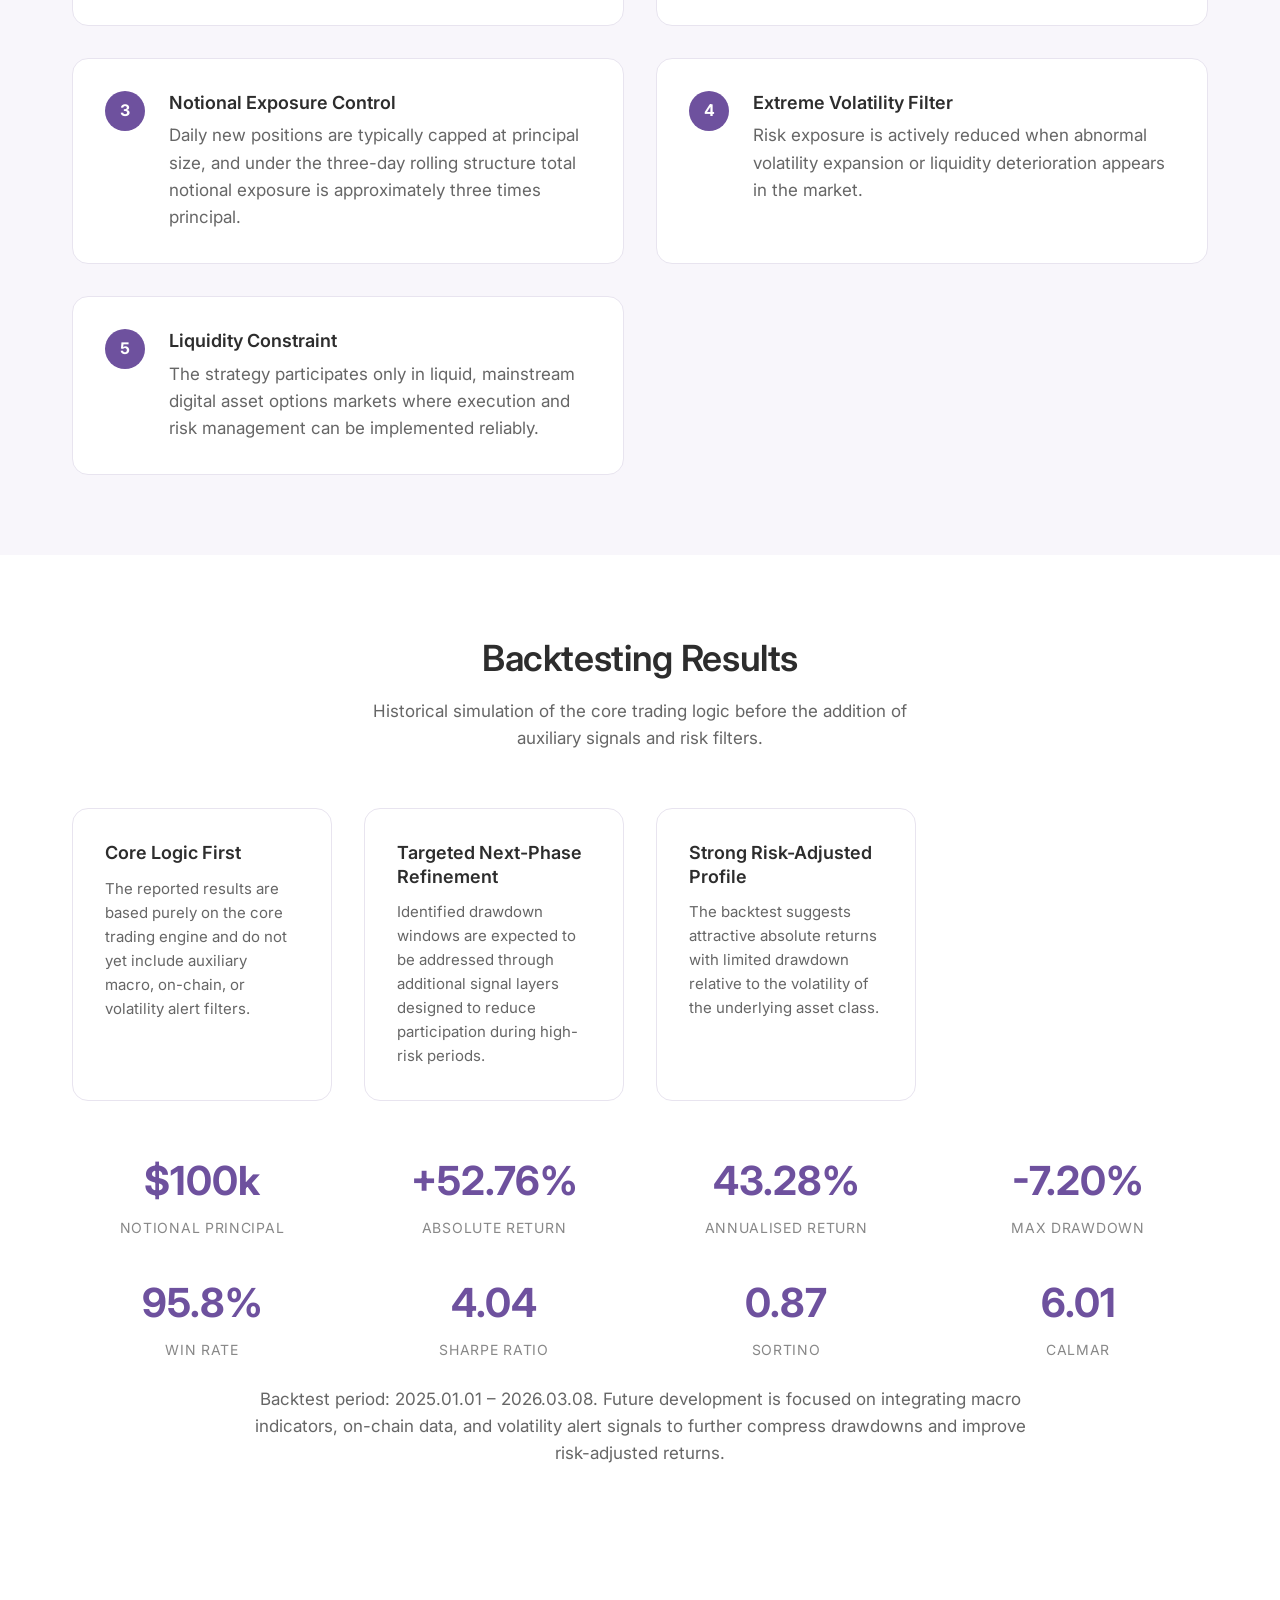
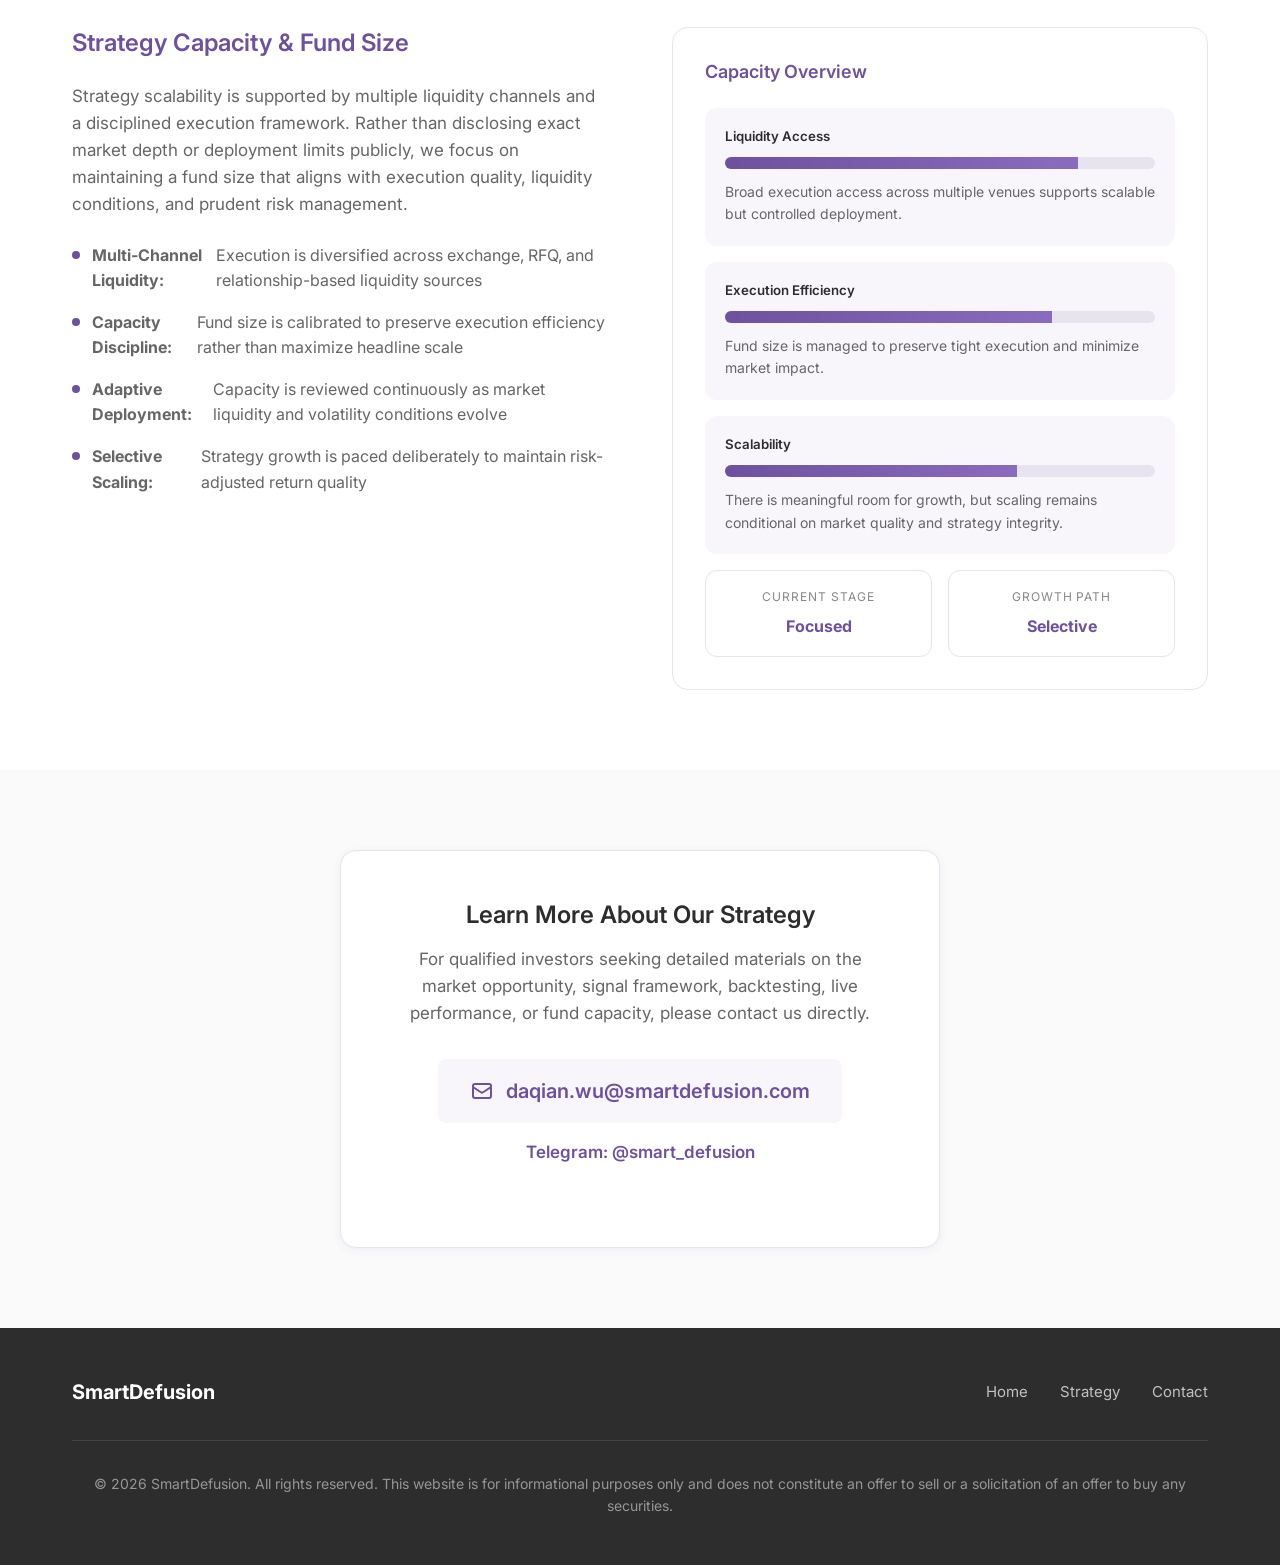
==== commit cba6511a: "v1 content update" ====
--- a/strategy.html
+++ b/strategy.html
@@ -3,12 +3,12 @@
 <head>
   <meta charset="UTF-8">
   <meta name="viewport" content="width=device-width, initial-scale=1.0">
-  <meta name="description" content="SmartDefusion Strategy - Learn about our systematic options premium harvesting approach, market environments, and risk control framework.">
+  <meta name="description" content="SmartDefusion Strategy - Learn about our market opportunity, signal framework, rolling risk controls, backtest results, and early live performance in digital asset options.">
   <title>Strategy | SmartDefusion</title>
   <link rel="preconnect" href="https://fonts.googleapis.com">
   <link rel="preconnect" href="https://fonts.gstatic.com" crossorigin>
   <link href="https://fonts.googleapis.com/css2?family=Inter:wght@400;500;600;700&display=swap" rel="stylesheet">
-  <link rel="stylesheet" href="styles.css">
+  <link rel="stylesheet" href="styles.css?v=1.1">
 </head>
 <body>
   <!-- Navigation -->
@@ -34,100 +34,140 @@
   <section class="page-hero">
     <div class="container">
       <h1>Our Strategy</h1>
-      <p style="font-size: 1.25rem; color: #666; max-width: 600px; margin: 0 auto;">
-        A disciplined, systematic approach to generating yield through options premium harvesting in digital asset markets.
+      <p style="font-size: 1.25rem; color: #666; max-width: 760px; margin: 0 auto;">
+        A systematic digital asset options strategy focused on capturing persistent volatility risk premium through disciplined signals, staged short-dated entries, and strict exposure control.
       </p>
     </div>
   </section>
 
-  <!-- Strategy Philosophy Section -->
+  <!-- Market Opportunity Section -->
   <section class="section bg-light">
     <div class="container">
       <div class="strategy-section">
         <div class="strategy-content">
-          <h3>Strategy Philosophy</h3>
-          <p>
-            Our investment philosophy is rooted in the belief that systematic, disciplined approaches 
-            outperform discretionary trading over time. We focus on harvesting the volatility risk premium 
-            inherent in digital asset options markets—a structural inefficiency that has historically 
-            provided consistent returns.
-          </p>
-          <p>
-            The digital asset options market exhibits unique characteristics that create opportunities 
-            for skilled volatility traders. Implied volatility consistently trades at a premium to 
-            realized volatility, creating a sustainable source of return for options sellers who can 
-            manage the associated risks.
+          <h3>Market Opportunity</h3>
+          <p>
+            The strategy systematically captures volatility risk premium in digital asset options markets.
+            Because underlying prices are highly volatile and uncertain, implied volatility in options has
+            tended to remain above realised volatility, creating a persistent premium for disciplined sellers.
+          </p>
+          <p>
+            In higher-volatility periods, hedging demand strengthens further—especially on market declines,
+            when demand for protective options rises sharply and helps sustain premium levels. From May 2025
+            through January 2026, the BTC 1-month implied-versus-realised volatility spread remained predominantly positive.
           </p>
           <ul class="strategy-list">
-            <li>Systematic approach removes emotional decision-making</li>
-            <li>Focus on repeatable, well-understood risk premiums</li>
-            <li>Quantitative framework for position sizing and timing</li>
-            <li>Continuous refinement based on market evolution</li>
+            <li>Persistent implied-over-realised volatility spread creates repeatable premium capture opportunities</li>
+            <li>Downside hedging demand supports option premiums during stressed market environments</li>
+            <li>Short-dated options offer efficient time-decay capture when managed systematically</li>
+            <li>Execution is concentrated in mainstream, liquid digital asset options markets</li>
           </ul>
         </div>
         <div class="strategy-visual">
           <div class="framework-grid">
             <div class="framework-item">
-              <h4>Quantitative</h4>
-              <p>Data-driven decisions using statistical models and backtested strategies.</p>
+              <h4>Persistent VRP</h4>
+              <p>Premium exists because implied volatility generally prices above realised outcomes.</p>
             </div>
             <div class="framework-item">
-              <h4>Systematic</h4>
-              <p>Rule-based execution that eliminates emotional bias from trading.</p>
+              <h4>Short-Dated Focus</h4>
+              <p>Rapid time decay helps monetise premium efficiently across rolling entry windows.</p>
             </div>
             <div class="framework-item">
-              <h4>Disciplined</h4>
-              <p>Strict adherence to risk limits and position sizing rules.</p>
+              <h4>Hedging Demand</h4>
+              <p>Protective option demand can remain elevated during negative market shocks.</p>
             </div>
             <div class="framework-item">
-              <h4>Adaptive</h4>
-              <p>Dynamic adjustment to changing market conditions and regimes.</p>
-            </div>
-          </div>
-        </div>
-      </div>
-    </div>
-  </section>
-
-  <!-- Market Environments Section -->
+              <h4>Systematic Capture</h4>
+              <p>Rule-based execution improves consistency across changing market regimes.</p>
+            </div>
+          </div>
+        </div>
+      </div>
+    </div>
+  </section>
+
+  <!-- Strategy Characteristics Section -->
   <section class="section">
     <div class="container">
       <div class="strategy-section reverse">
         <div class="strategy-content">
-          <h3>Market Environments</h3>
-          <p>
-            Our strategy is designed to perform across various market conditions, with particular 
-            strength in environments characterized by elevated implied volatility and range-bound 
-            or gradually trending markets.
-          </p>
-          <p>
-            While no strategy performs equally well in all market conditions, our approach includes 
-            specific adaptations for different volatility regimes:
+          <h3>Strategy Characteristics</h3>
+          <p>
+            The strategy is not designed to perform equally in every environment. Its strongest conditions
+            are those where implied volatility is elevated, realised volatility moderates after spikes,
+            and asset prices trade in sideways or range-bound patterns.
+          </p>
+          <p>
+            It can be more challenged during abrupt directional markets, especially in sudden steep declines
+            or rapid upside breakouts, where option sellers face either realised loss risk or opportunity cost.
           </p>
           <ul class="strategy-list">
-            <li><strong>High Volatility:</strong> Reduced position sizes with wider strike selection to capture elevated premiums while managing tail risk</li>
-            <li><strong>Normal Volatility:</strong> Standard positioning with optimal risk-reward balance for consistent premium collection</li>
-            <li><strong>Low Volatility:</strong> Selective opportunities with tighter risk parameters and focus on highest-quality setups</li>
-            <li><strong>Trending Markets:</strong> Directional bias incorporated into strike selection while maintaining premium focus</li>
+            <li><strong>Range-Bound Markets:</strong> Staged entries are well suited to capturing gains from small and repeated price movement</li>
+            <li><strong>Elevated IV Regimes:</strong> Higher implied volatility inflates option premiums and improves return potential</li>
+            <li><strong>Post-Spike Mean Reversion:</strong> The strategy benefits when short-term volatility subsides after stress events</li>
+            <li><strong>Sudden Sharp Declines:</strong> Extreme downside moves can generate losses, though effective risk controls aim to keep portfolio decline well below the broader market</li>
+            <li><strong>Rapid Price Appreciation:</strong> The strategy has limited participation in underlying upside and may incur opportunity cost</li>
           </ul>
         </div>
         <div class="strategy-visual">
-          <h4 style="margin-bottom: 1.5rem; color: #6E519E;">Performance Characteristics</h4>
+          <h4 style="margin-bottom: 1.5rem; color: #6E519E;">Relative Fit by Environment</h4>
           <div style="display: flex; flex-direction: column; gap: 1rem;">
             <div style="background: linear-gradient(90deg, #6E519E 85%, #E8E4EF 85%); padding: 1rem; border-radius: 0.5rem;">
               <span style="color: white; font-weight: 600;">Range-Bound Markets</span>
             </div>
-            <div style="background: linear-gradient(90deg, #6E519E 70%, #E8E4EF 70%); padding: 1rem; border-radius: 0.5rem;">
+            <div style="background: linear-gradient(90deg, #6E519E 78%, #E8E4EF 78%); padding: 1rem; border-radius: 0.5rem;">
               <span style="color: white; font-weight: 600;">High IV Environment</span>
             </div>
-            <div style="background: linear-gradient(90deg, #6E519E 60%, #E8E4EF 60%); padding: 1rem; border-radius: 0.5rem;">
-              <span style="color: white; font-weight: 600;">Gradual Trends</span>
-            </div>
-            <div style="background: linear-gradient(90deg, #6E519E 35%, #E8E4EF 35%); padding: 1rem; border-radius: 0.5rem;">
-              <span style="color: white; font-weight: 600;">Sharp Directional Moves</span>
-            </div>
-          </div>
-          <p style="font-size: 0.875rem; color: #888; margin-top: 1rem; text-align: center;">Expected relative performance by market environment</p>
+            <div style="background: linear-gradient(90deg, #6E519E 68%, #E8E4EF 68%); padding: 1rem; border-radius: 0.5rem;">
+              <span style="color: white; font-weight: 600;">Post-Spike Mean Reversion</span>
+            </div>
+            <div style="background: linear-gradient(90deg, #6E519E 32%, #E8E4EF 32%); padding: 1rem; border-radius: 0.5rem;">
+              <span style="color: white; font-weight: 600;">Sudden Sharp Declines</span>
+            </div>
+          </div>
+          <p style="font-size: 0.875rem; color: #888; margin-top: 1rem; text-align: center;">Illustrative relative suitability by market environment</p>
+        </div>
+      </div>
+    </div>
+  </section>
+
+  <!-- Signal Generation Section -->
+  <section class="section bg-light">
+    <div class="container">
+      <div class="strategy-section">
+        <div class="strategy-content">
+          <h3>Signal Generation</h3>
+          <p>
+            The signal framework is built on three pillars that determine when to deploy risk, how much
+            exposure to carry, and when to reduce participation in response to unfavourable market conditions.
+          </p>
+          <p>
+            The goal is not simply to sell premium continuously, but to prioritise windows where exercise
+            probability is low, time decay is efficient, and short-term market conditions are supportive.
+          </p>
+          <ul class="strategy-list">
+            <li><strong>Systematic Volatility Analysis:</strong> Assesses market volatility level to select strike ranges with low exercise probability and the fastest time decay</li>
+            <li><strong>Momentum & Mean-Reversion State Signals:</strong> Identifies short-term directional and reversion characteristics to amplify, maintain, or pause exposure</li>
+            <li><strong>AI / Algorithmic Assisted Analysis:</strong> Pre-filters assets likely to experience sharp volatility so risk can be reduced when conditions deteriorate</li>
+          </ul>
+        </div>
+        <div class="strategy-visual">
+          <h4 style="margin-bottom: 1.5rem; color: #6E519E;">Signal Stack</h4>
+          <div style="display: flex; flex-direction: column; gap: 1rem;">
+            <div style="padding: 1.25rem; background-color: white; border: 1px solid #E8E4EF; border-radius: 0.75rem;">
+              <h5 style="margin-bottom: 0.5rem; color: #2D2D2D;">Volatility Analysis</h5>
+              <p style="font-size: 0.875rem; margin: 0;">Targets efficient strike ranges where premium decay is attractive relative to exercise risk.</p>
+            </div>
+            <div style="padding: 1.25rem; background-color: white; border: 1px solid #E8E4EF; border-radius: 0.75rem;">
+              <h5 style="margin-bottom: 0.5rem; color: #2D2D2D;">State Filters</h5>
+              <p style="font-size: 0.875rem; margin: 0;">Momentum and mean-reversion characteristics help determine whether risk should be increased, maintained, or paused.</p>
+            </div>
+            <div style="padding: 1.25rem; background-color: white; border: 1px solid #E8E4EF; border-radius: 0.75rem;">
+              <h5 style="margin-bottom: 0.5rem; color: #2D2D2D;">AI Risk Screen</h5>
+              <p style="font-size: 0.875rem; margin: 0;">Algorithmic pre-filtering highlights assets with elevated sharp-move risk to help suppress large drawdowns.</p>
+            </div>
+          </div>
         </div>
       </div>
     </div>
@@ -137,79 +177,162 @@
   <section class="section bg-purple">
     <div class="container">
       <div class="section-header">
-        <h2>Risk Control Framework</h2>
-        <p>Multiple layers of protection designed to preserve capital and manage drawdowns.</p>
+        <h2>Position & Risk Management</h2>
+        <p>Rolling portfolio construction and layered controls are designed to reduce entry concentration risk and contain drawdowns.</p>
       </div>
       <div class="risk-grid">
         <div class="risk-card">
           <div class="risk-number">1</div>
           <div class="risk-content">
-            <h4>Pre-Trade Risk Assessment</h4>
-            <p>Every trade undergoes rigorous analysis including stress testing, scenario analysis, and Greeks evaluation before execution. Position sizes are determined by maximum acceptable loss rather than potential profit.</p>
+            <h4>Time-Diversified Entry</h4>
+            <p>Positions are spread across multiple consecutive short-dated option cycles, with the portfolio typically maintaining around three days of risk exposure at all times.</p>
           </div>
         </div>
         <div class="risk-card">
           <div class="risk-number">2</div>
           <div class="risk-content">
-            <h4>Real-Time Monitoring</h4>
-            <p>Continuous portfolio monitoring with automated alerts for risk limit breaches, unusual market conditions, and position-level concerns. 24/7 coverage during active trading periods.</p>
+            <h4>Rolling Position Structure</h4>
+            <p>As options expire, positions are progressively replaced so the portfolio remains continuously engaged while overall risk exposure is stabilised.</p>
           </div>
         </div>
         <div class="risk-card">
           <div class="risk-number">3</div>
           <div class="risk-content">
-            <h4>Dynamic Hedging</h4>
-            <p>Systematic delta and gamma management with predefined rebalancing triggers. Tail risk protection through strategic use of protective options during elevated risk periods.</p>
+            <h4>Notional Exposure Control</h4>
+            <p>Daily new positions are typically capped at principal size, and under the three-day rolling structure total notional exposure is approximately three times principal.</p>
           </div>
         </div>
         <div class="risk-card">
           <div class="risk-number">4</div>
           <div class="risk-content">
-            <h4>Drawdown Protocols</h4>
-            <p>Tiered de-risking procedures triggered by predefined portfolio drawdown levels. Systematic reduction in exposure ensures capital preservation during adverse periods.</p>
-          </div>
-        </div>
-      </div>
-    </div>
-  </section>
-
-  <!-- Operational Discipline Section -->
+            <h4>Extreme Volatility Filter</h4>
+            <p>Risk exposure is actively reduced when abnormal volatility expansion or liquidity deterioration appears in the market.</p>
+          </div>
+        </div>
+        <div class="risk-card">
+          <div class="risk-number">5</div>
+          <div class="risk-content">
+            <h4>Liquidity Constraint</h4>
+            <p>The strategy participates only in liquid, mainstream digital asset options markets where execution and risk management can be implemented reliably.</p>
+          </div>
+        </div>
+      </div>
+    </div>
+  </section>
+
+  <!-- Backtesting Results Section -->
+  <section class="section">
+    <div class="container">
+      <div class="section-header">
+        <h2>Backtesting Results</h2>
+        <p>Historical simulation of the core trading logic before the addition of auxiliary signals and risk filters.</p>
+      </div>
+      <div class="features-grid">
+        <div class="feature-card">
+          <h4>Core Logic First</h4>
+          <p>The reported results are based purely on the core trading engine and do not yet include auxiliary macro, on-chain, or volatility alert filters.</p>
+        </div>
+        <div class="feature-card">
+          <h4>Targeted Next-Phase Refinement</h4>
+          <p>Identified drawdown windows are expected to be addressed through additional signal layers designed to reduce participation during high-risk periods.</p>
+        </div>
+        <div class="feature-card">
+          <h4>Strong Risk-Adjusted Profile</h4>
+          <p>The backtest suggests attractive absolute returns with limited drawdown relative to the volatility of the underlying asset class.</p>
+        </div>
+      </div>
+      <div class="stats-preview" style="margin-top: 3rem;">
+        <div class="stat-item">
+          <div class="stat-value">$100k</div>
+          <div class="stat-label">Notional Principal</div>
+        </div>
+        <div class="stat-item">
+          <div class="stat-value">+52.76%</div>
+          <div class="stat-label">Absolute Return</div>
+        </div>
+        <div class="stat-item">
+          <div class="stat-value">43.28%</div>
+          <div class="stat-label">Annualised Return</div>
+        </div>
+        <div class="stat-item">
+          <div class="stat-value">-7.20%</div>
+          <div class="stat-label">Max Drawdown</div>
+        </div>
+        <div class="stat-item">
+          <div class="stat-value">95.8%</div>
+          <div class="stat-label">Win Rate</div>
+        </div>
+        <div class="stat-item">
+          <div class="stat-value">4.04</div>
+          <div class="stat-label">Sharpe Ratio</div>
+        </div>
+        <div class="stat-item">
+          <div class="stat-value">0.87</div>
+          <div class="stat-label">Sortino</div>
+        </div>
+        <div class="stat-item">
+          <div class="stat-value">6.01</div>
+          <div class="stat-label">Calmar</div>
+        </div>
+      </div>
+      <p style="margin-top: 1.5rem; text-align: center; color: #666; max-width: 800px; margin-left: auto; margin-right: auto;">
+        Backtest period: 2025.01.01 – 2026.03.08. Future development is focused on integrating macro indicators,
+        on-chain data, and volatility alert signals to further compress drawdowns and improve risk-adjusted returns.
+      </p>
+    </div>
+  </section>
+
+  <!-- Capacity & Implementation Section -->
   <section class="section">
     <div class="container">
       <div class="strategy-section">
         <div class="strategy-content">
-          <h3>Operational Discipline</h3>
-          <p>
-            Institutional-quality operations are essential for consistent strategy execution. 
-            Our operational framework is designed to minimize execution slippage, reduce 
-            operational risk, and ensure reliable performance tracking.
+          <h3>Strategy Capacity & Fund Size</h3>
+          <p>
+            Strategy scalability is supported by multiple liquidity channels and a disciplined execution framework.
+            Rather than disclosing exact market depth or deployment limits publicly, we focus on maintaining
+            a fund size that aligns with execution quality, liquidity conditions, and prudent risk management.
           </p>
           <ul class="strategy-list">
-            <li><strong>Execution Excellence:</strong> Multi-venue smart order routing with real-time market impact monitoring</li>
-            <li><strong>Infrastructure Resilience:</strong> Redundant systems, backup connectivity, and disaster recovery procedures</li>
-            <li><strong>Trade Reconciliation:</strong> Daily P&L attribution and position reconciliation across all venues</li>
-            <li><strong>Compliance Framework:</strong> Rigorous internal controls and documentation standards</li>
-            <li><strong>Performance Attribution:</strong> Detailed analysis of returns by strategy component and market factor</li>
+            <li><strong>Multi-Channel Liquidity:</strong> Execution is diversified across exchange, RFQ, and relationship-based liquidity sources</li>
+            <li><strong>Capacity Discipline:</strong> Fund size is calibrated to preserve execution efficiency rather than maximize headline scale</li>
+            <li><strong>Adaptive Deployment:</strong> Capacity is reviewed continuously as market liquidity and volatility conditions evolve</li>
+            <li><strong>Selective Scaling:</strong> Strategy growth is paced deliberately to maintain risk-adjusted return quality</li>
           </ul>
         </div>
         <div class="strategy-visual">
-          <h4 style="margin-bottom: 1.5rem; color: #6E519E;">Operational Pillars</h4>
+          <h4 style="margin-bottom: 1.5rem; color: #6E519E;">Capacity Overview</h4>
           <div style="display: flex; flex-direction: column; gap: 1rem;">
-            <div style="padding: 1.25rem; background-color: #F8F6FB; border-left: 4px solid #6E519E; border-radius: 0 0.5rem 0.5rem 0;">
-              <h5 style="margin-bottom: 0.5rem; color: #2D2D2D;">Technology Infrastructure</h5>
-              <p style="font-size: 0.875rem; margin: 0;">Robust, scalable systems with 99.9% uptime target</p>
-            </div>
-            <div style="padding: 1.25rem; background-color: #F8F6FB; border-left: 4px solid #6E519E; border-radius: 0 0.5rem 0.5rem 0;">
-              <h5 style="margin-bottom: 0.5rem; color: #2D2D2D;">Execution Quality</h5>
-              <p style="font-size: 0.875rem; margin: 0;">Best execution monitoring and continuous improvement</p>
-            </div>
-            <div style="padding: 1.25rem; background-color: #F8F6FB; border-left: 4px solid #6E519E; border-radius: 0 0.5rem 0.5rem 0;">
-              <h5 style="margin-bottom: 0.5rem; color: #2D2D2D;">Risk Systems</h5>
-              <p style="font-size: 0.875rem; margin: 0;">Real-time risk monitoring and automated controls</p>
-            </div>
-            <div style="padding: 1.25rem; background-color: #F8F6FB; border-left: 4px solid #6E519E; border-radius: 0 0.5rem 0.5rem 0;">
-              <h5 style="margin-bottom: 0.5rem; color: #2D2D2D;">Reporting & Transparency</h5>
-              <p style="font-size: 0.875rem; margin: 0;">Clear, timely investor reporting and communication</p>
+            <div style="padding: 1.25rem; background-color: #F8F6FB; border-radius: 0.75rem;">
+              <h5 style="margin-bottom: 0.75rem; color: #2D2D2D;">Liquidity Access</h5>
+              <div style="height: 0.75rem; background-color: #E8E4EF; border-radius: 999px; overflow: hidden; margin-bottom: 0.75rem;">
+                <div style="width: 82%; height: 100%; background: linear-gradient(90deg, #6E519E, #8A6BC0);"></div>
+              </div>
+              <p style="font-size: 0.875rem; margin: 0;">Broad execution access across multiple venues supports scalable but controlled deployment.</p>
+            </div>
+            <div style="padding: 1.25rem; background-color: #F8F6FB; border-radius: 0.75rem;">
+              <h5 style="margin-bottom: 0.75rem; color: #2D2D2D;">Execution Efficiency</h5>
+              <div style="height: 0.75rem; background-color: #E8E4EF; border-radius: 999px; overflow: hidden; margin-bottom: 0.75rem;">
+                <div style="width: 76%; height: 100%; background: linear-gradient(90deg, #6E519E, #8A6BC0);"></div>
+              </div>
+              <p style="font-size: 0.875rem; margin: 0;">Fund size is managed to preserve tight execution and minimize market impact.</p>
+            </div>
+            <div style="padding: 1.25rem; background-color: #F8F6FB; border-radius: 0.75rem;">
+              <h5 style="margin-bottom: 0.75rem; color: #2D2D2D;">Scalability</h5>
+              <div style="height: 0.75rem; background-color: #E8E4EF; border-radius: 999px; overflow: hidden; margin-bottom: 0.75rem;">
+                <div style="width: 68%; height: 100%; background: linear-gradient(90deg, #6E519E, #8A6BC0);"></div>
+              </div>
+              <p style="font-size: 0.875rem; margin: 0;">There is meaningful room for growth, but scaling remains conditional on market quality and strategy integrity.</p>
+            </div>
+            <div style="display: grid; grid-template-columns: repeat(2, minmax(0, 1fr)); gap: 1rem;">
+              <div style="padding: 1rem; background-color: white; border: 1px solid #E8E4EF; border-radius: 0.75rem; text-align: center;">
+                <div style="font-size: 0.75rem; text-transform: uppercase; letter-spacing: 0.08em; color: #888; margin-bottom: 0.5rem;">Current Stage</div>
+                <div style="font-weight: 700; color: #6E519E;">Focused</div>
+              </div>
+              <div style="padding: 1rem; background-color: white; border: 1px solid #E8E4EF; border-radius: 0.75rem; text-align: center;">
+                <div style="font-size: 0.75rem; text-transform: uppercase; letter-spacing: 0.08em; color: #888; margin-bottom: 0.5rem;">Growth Path</div>
+                <div style="font-weight: 700; color: #6E519E;">Selective</div>
+              </div>
             </div>
           </div>
         </div>
@@ -224,16 +347,16 @@
         <div class="contact-card">
           <h3>Learn More About Our Strategy</h3>
           <p>
-            For qualified investors seeking detailed information about SmartDefusion's 
-            investment approach, risk management framework, and historical performance, 
-            please contact our investor relations team.
-          </p>
-          <a href="mailto:investors@smartdefusion.com" class="contact-email">
+            For qualified investors seeking detailed materials on the market opportunity, signal framework,
+            backtesting, live performance, or fund capacity, please contact us directly.
+          </p>
+          <a href="mailto:daqian.wu@smartdefusion.com" class="contact-email">
             <svg xmlns="http://www.w3.org/2000/svg" fill="none" viewBox="0 0 24 24" stroke="currentColor">
               <path stroke-linecap="round" stroke-linejoin="round" stroke-width="2" d="M3 8l7.89 5.26a2 2 0 002.22 0L21 8M5 19h14a2 2 0 002-2V7a2 2 0 00-2-2H5a2 2 0 00-2 2v10a2 2 0 002 2z" />
             </svg>
-            investors@smartdefusion.com
+            daqian.wu@smartdefusion.com
           </a>
+          <p style="margin-top: 1rem; color: #6E519E; font-weight: 600;">Telegram: @smart_defusion</p>
         </div>
       </div>
     </div>
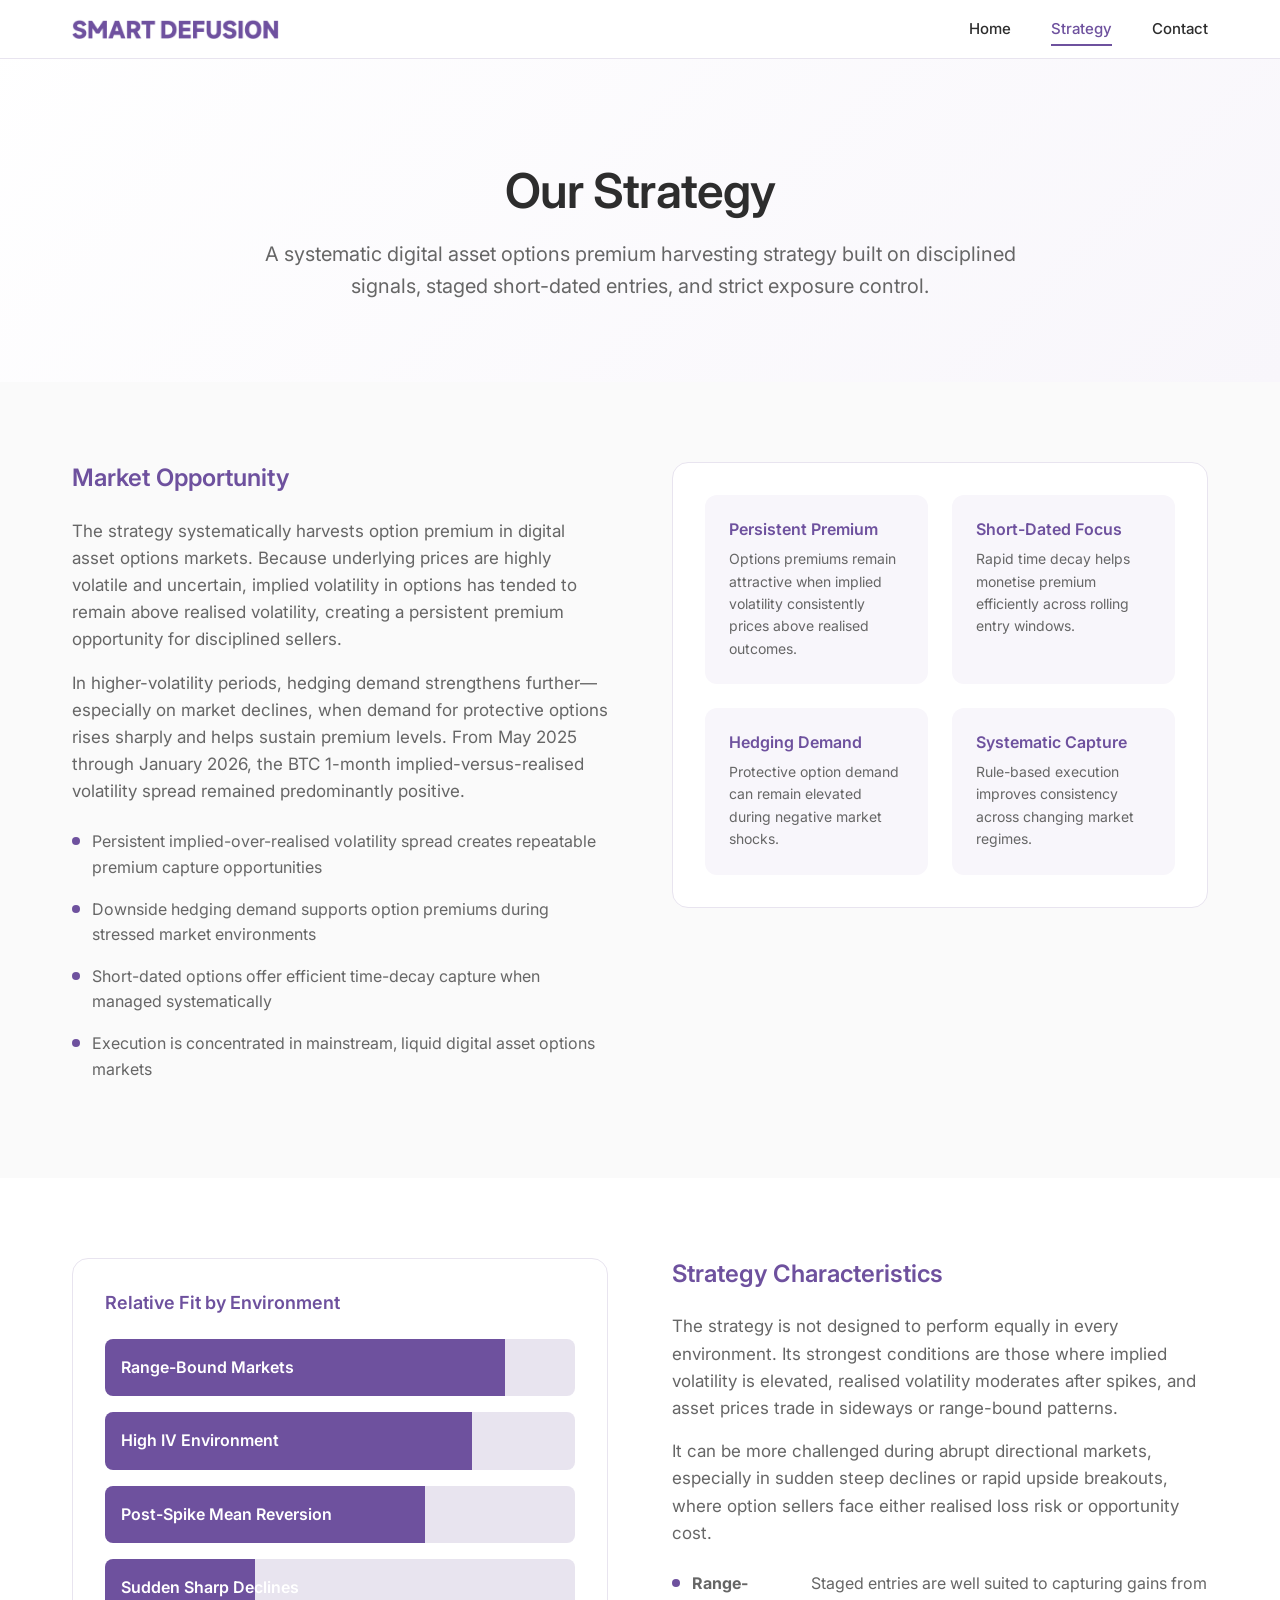
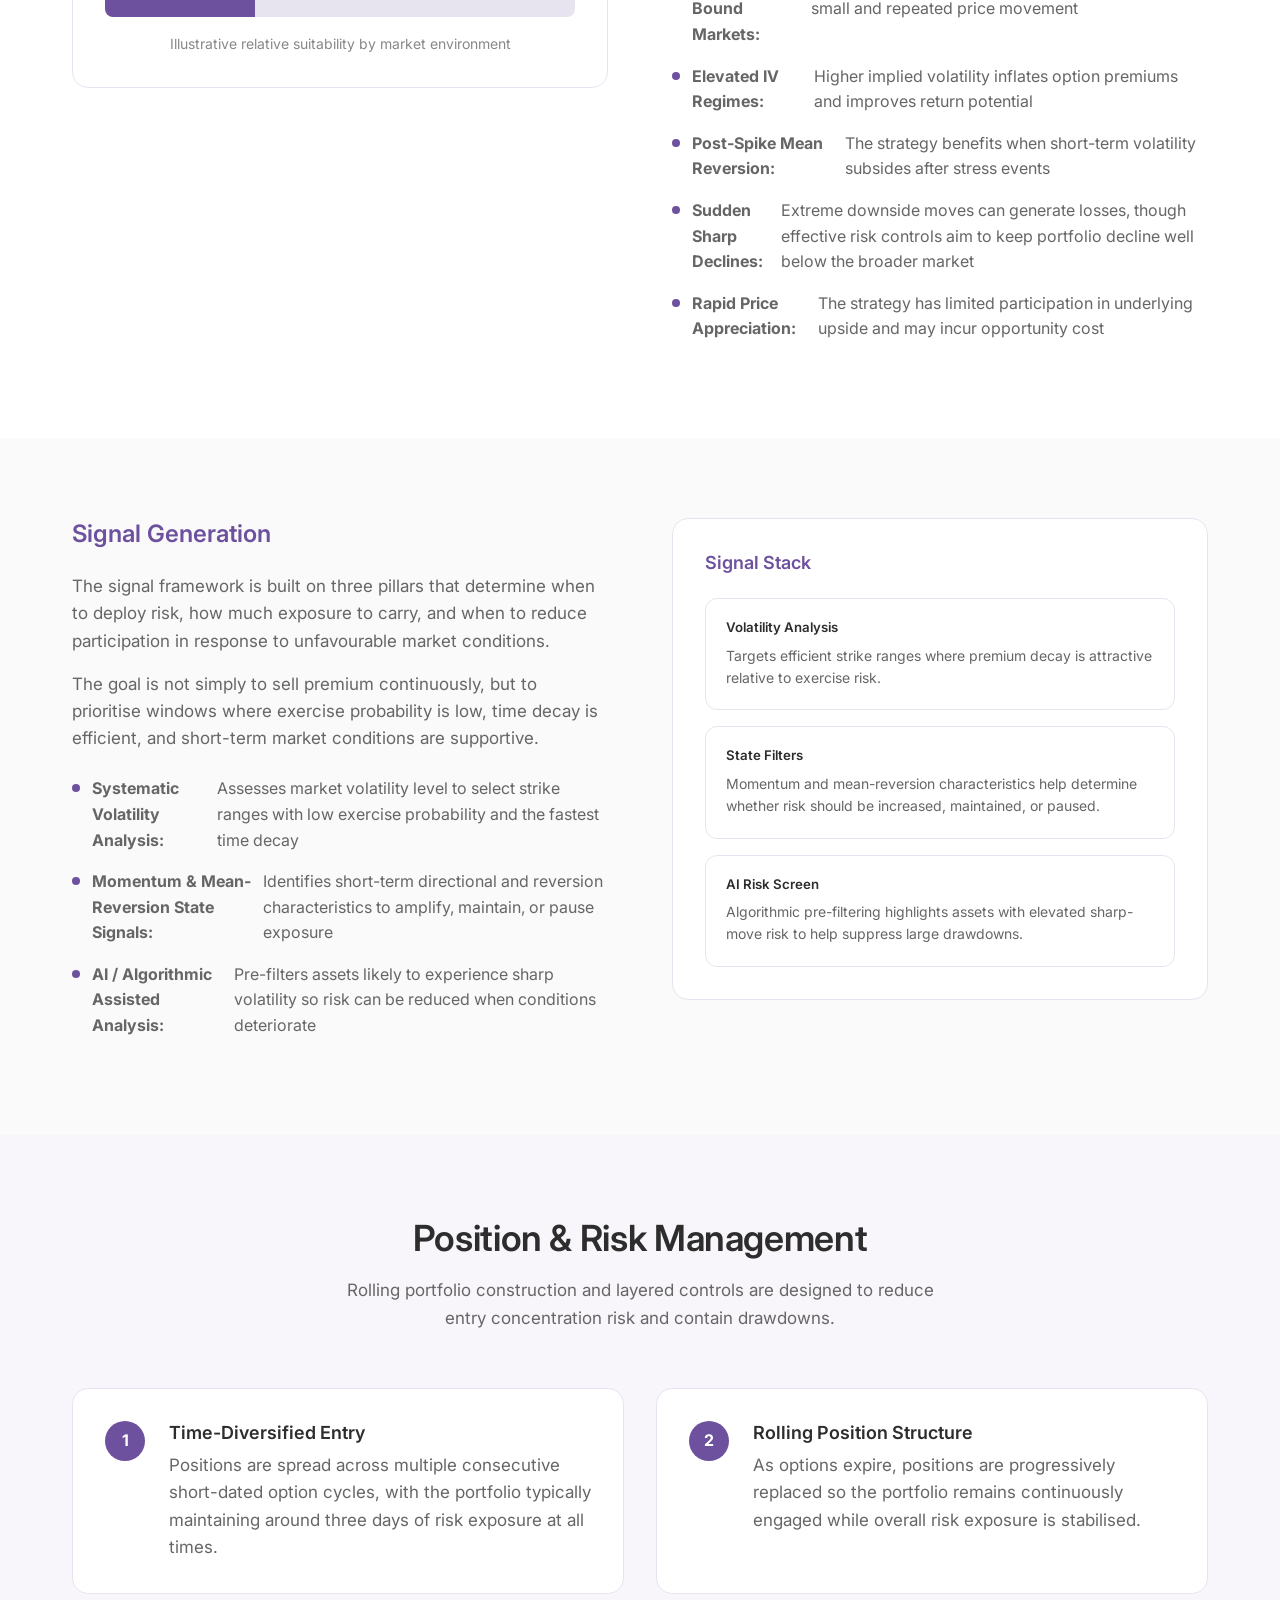
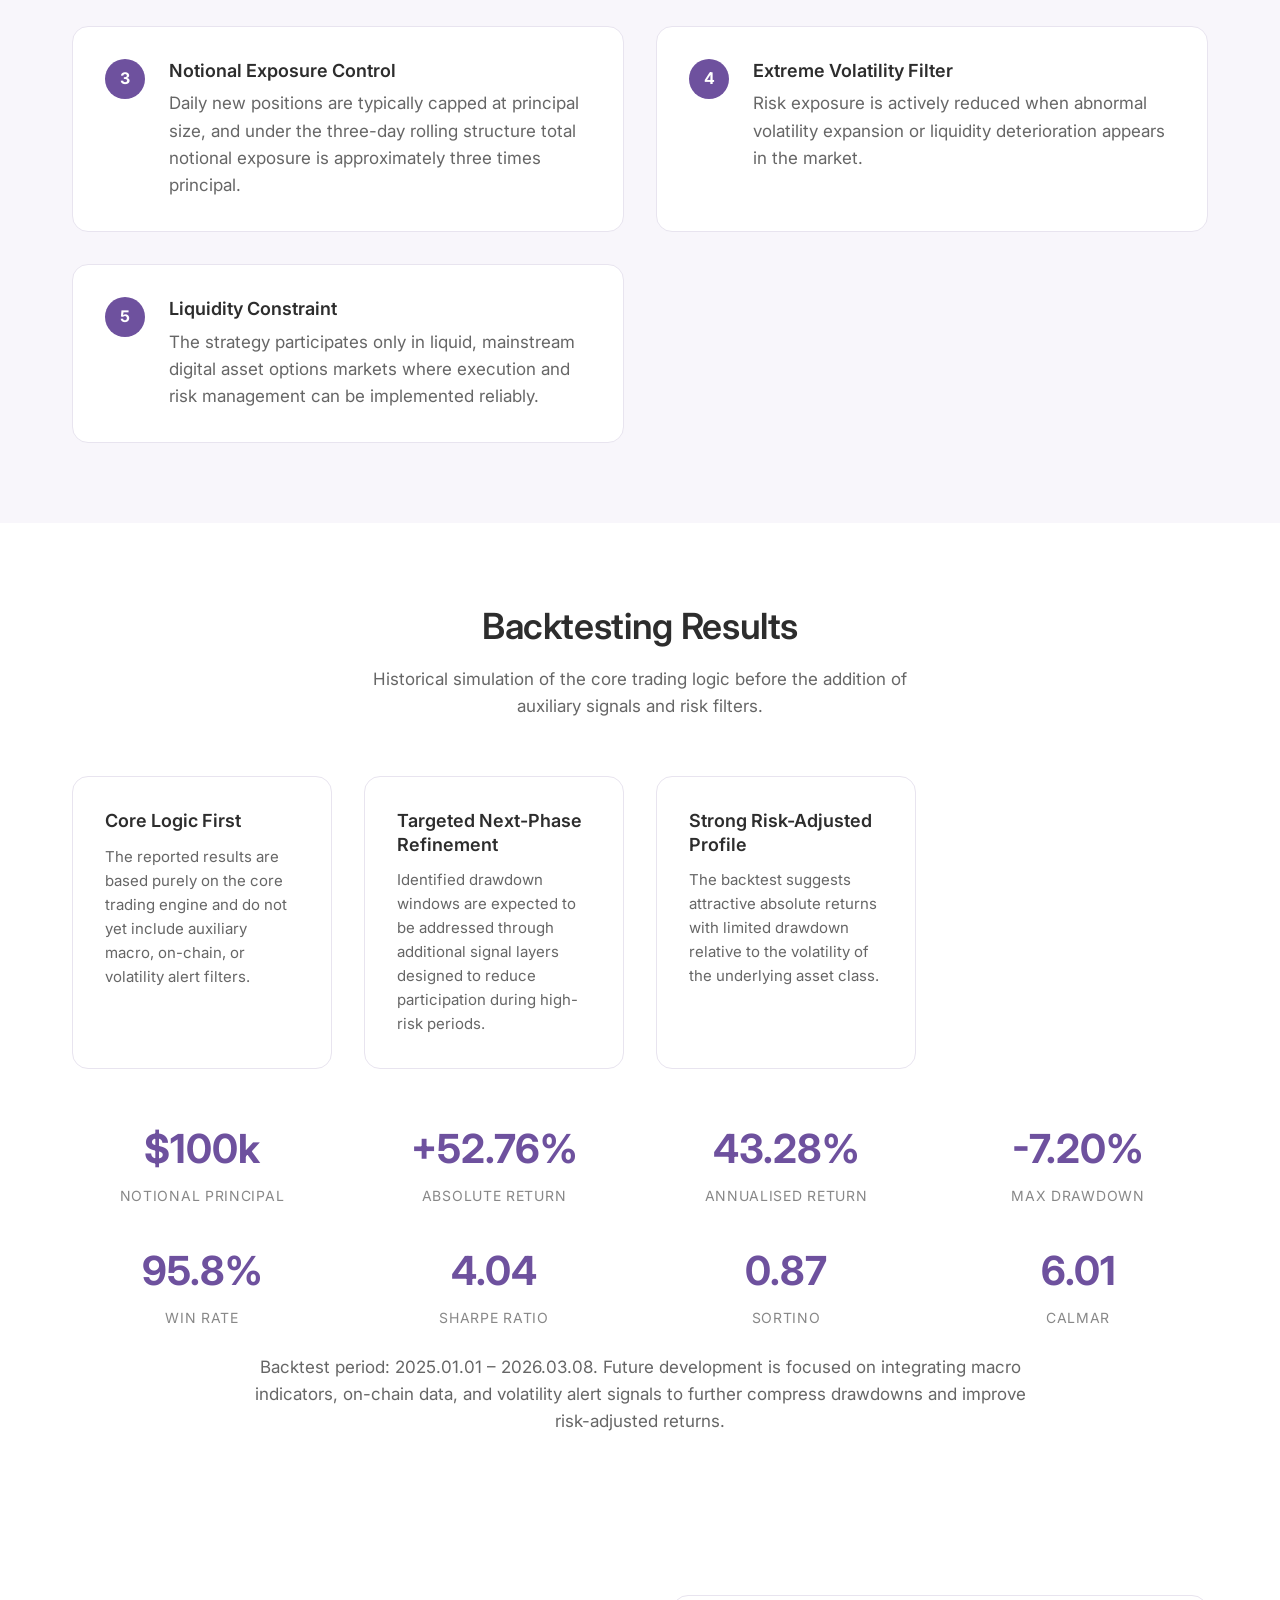
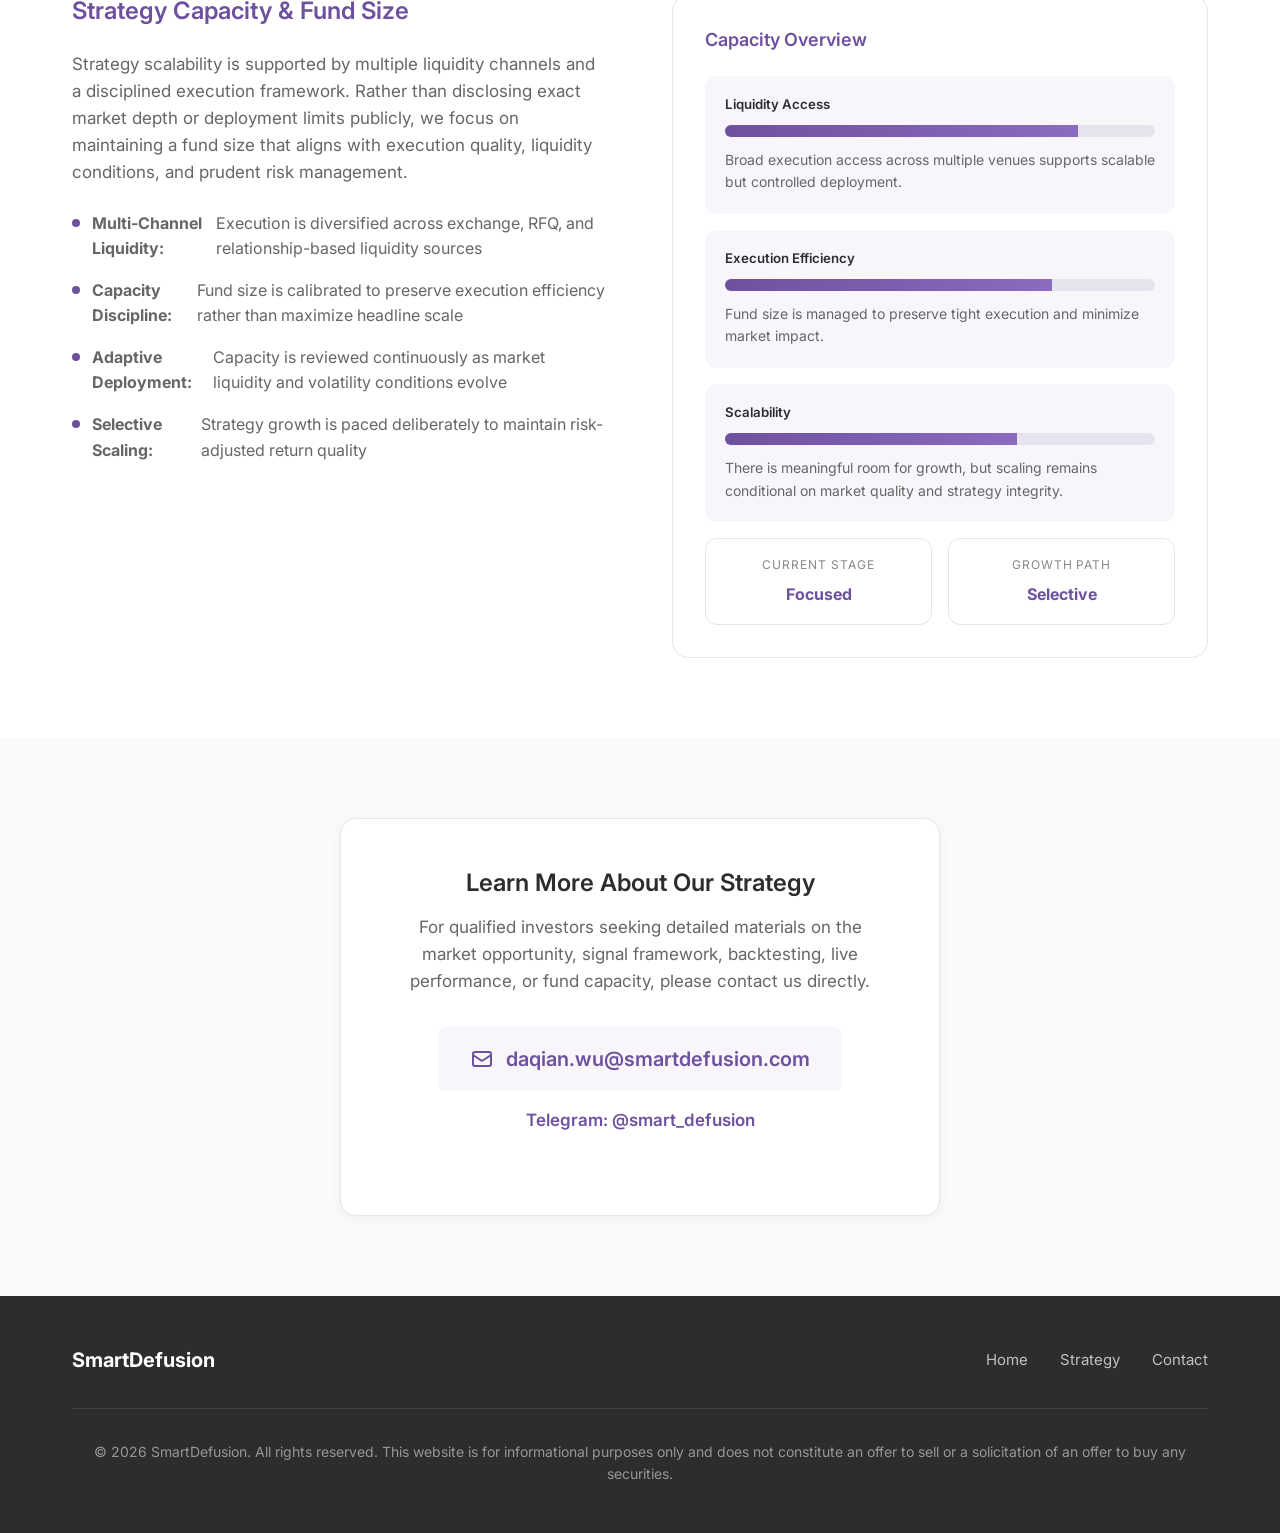
==== commit 60ed2bae: "v1.1" ====
--- a/strategy.html
+++ b/strategy.html
@@ -3,7 +3,7 @@
 <head>
   <meta charset="UTF-8">
   <meta name="viewport" content="width=device-width, initial-scale=1.0">
-  <meta name="description" content="SmartDefusion Strategy - Learn about our market opportunity, signal framework, rolling risk controls, backtest results, and early live performance in digital asset options.">
+  <meta name="description" content="SmartDefusion Strategy - Learn about our options premium harvesting approach, signal framework, rolling risk controls, backtest results, and early live performance in digital asset options.">
   <title>Strategy | SmartDefusion</title>
   <link rel="preconnect" href="https://fonts.googleapis.com">
   <link rel="preconnect" href="https://fonts.gstatic.com" crossorigin>
@@ -35,7 +35,7 @@
     <div class="container">
       <h1>Our Strategy</h1>
       <p style="font-size: 1.25rem; color: #666; max-width: 760px; margin: 0 auto;">
-        A systematic digital asset options strategy focused on capturing persistent volatility risk premium through disciplined signals, staged short-dated entries, and strict exposure control.
+        A systematic digital asset options premium harvesting strategy built on disciplined signals, staged short-dated entries, and strict exposure control.
       </p>
     </div>
   </section>
@@ -47,9 +47,9 @@
         <div class="strategy-content">
           <h3>Market Opportunity</h3>
           <p>
-            The strategy systematically captures volatility risk premium in digital asset options markets.
+            The strategy systematically harvests option premium in digital asset options markets.
             Because underlying prices are highly volatile and uncertain, implied volatility in options has
-            tended to remain above realised volatility, creating a persistent premium for disciplined sellers.
+            tended to remain above realised volatility, creating a persistent premium opportunity for disciplined sellers.
           </p>
           <p>
             In higher-volatility periods, hedging demand strengthens further—especially on market declines,
@@ -66,8 +66,8 @@
         <div class="strategy-visual">
           <div class="framework-grid">
             <div class="framework-item">
-              <h4>Persistent VRP</h4>
-              <p>Premium exists because implied volatility generally prices above realised outcomes.</p>
+              <h4>Persistent Premium</h4>
+              <p>Options premiums remain attractive when implied volatility consistently prices above realised outcomes.</p>
             </div>
             <div class="framework-item">
               <h4>Short-Dated Focus</h4>
